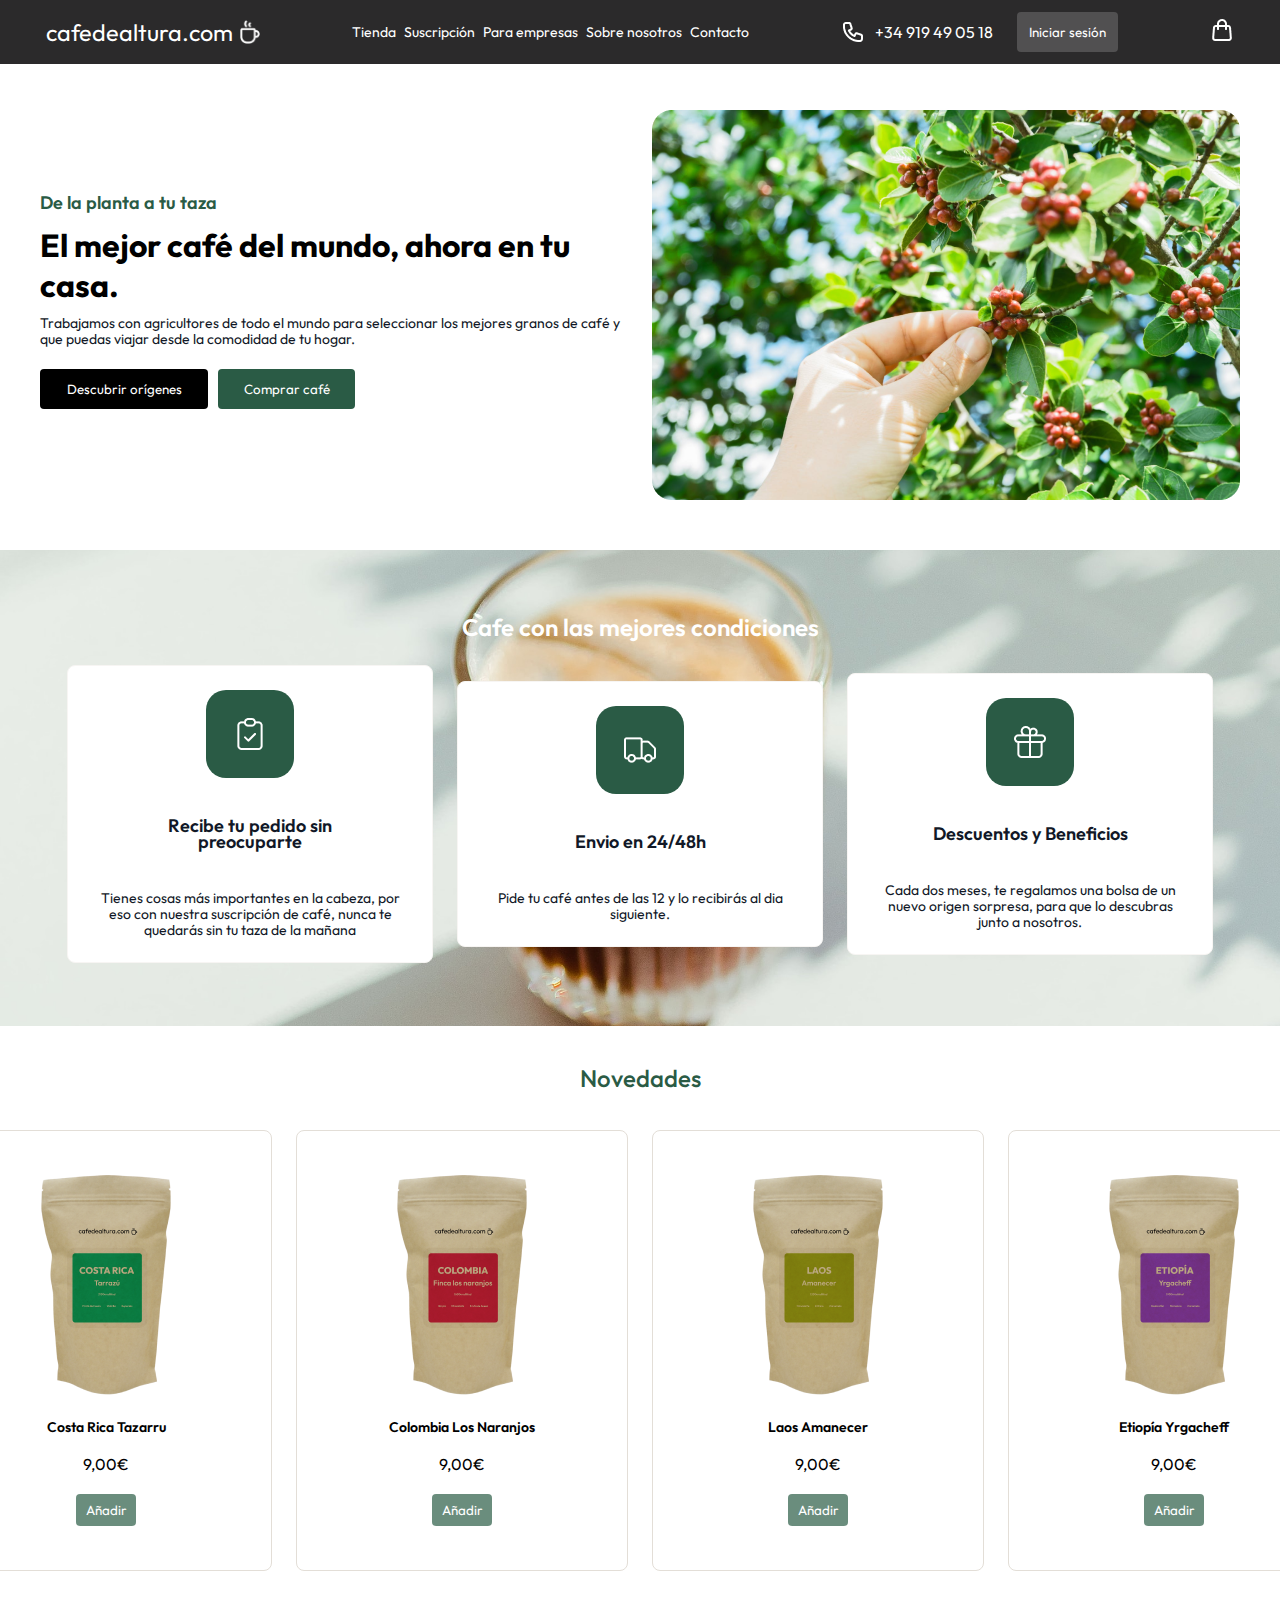
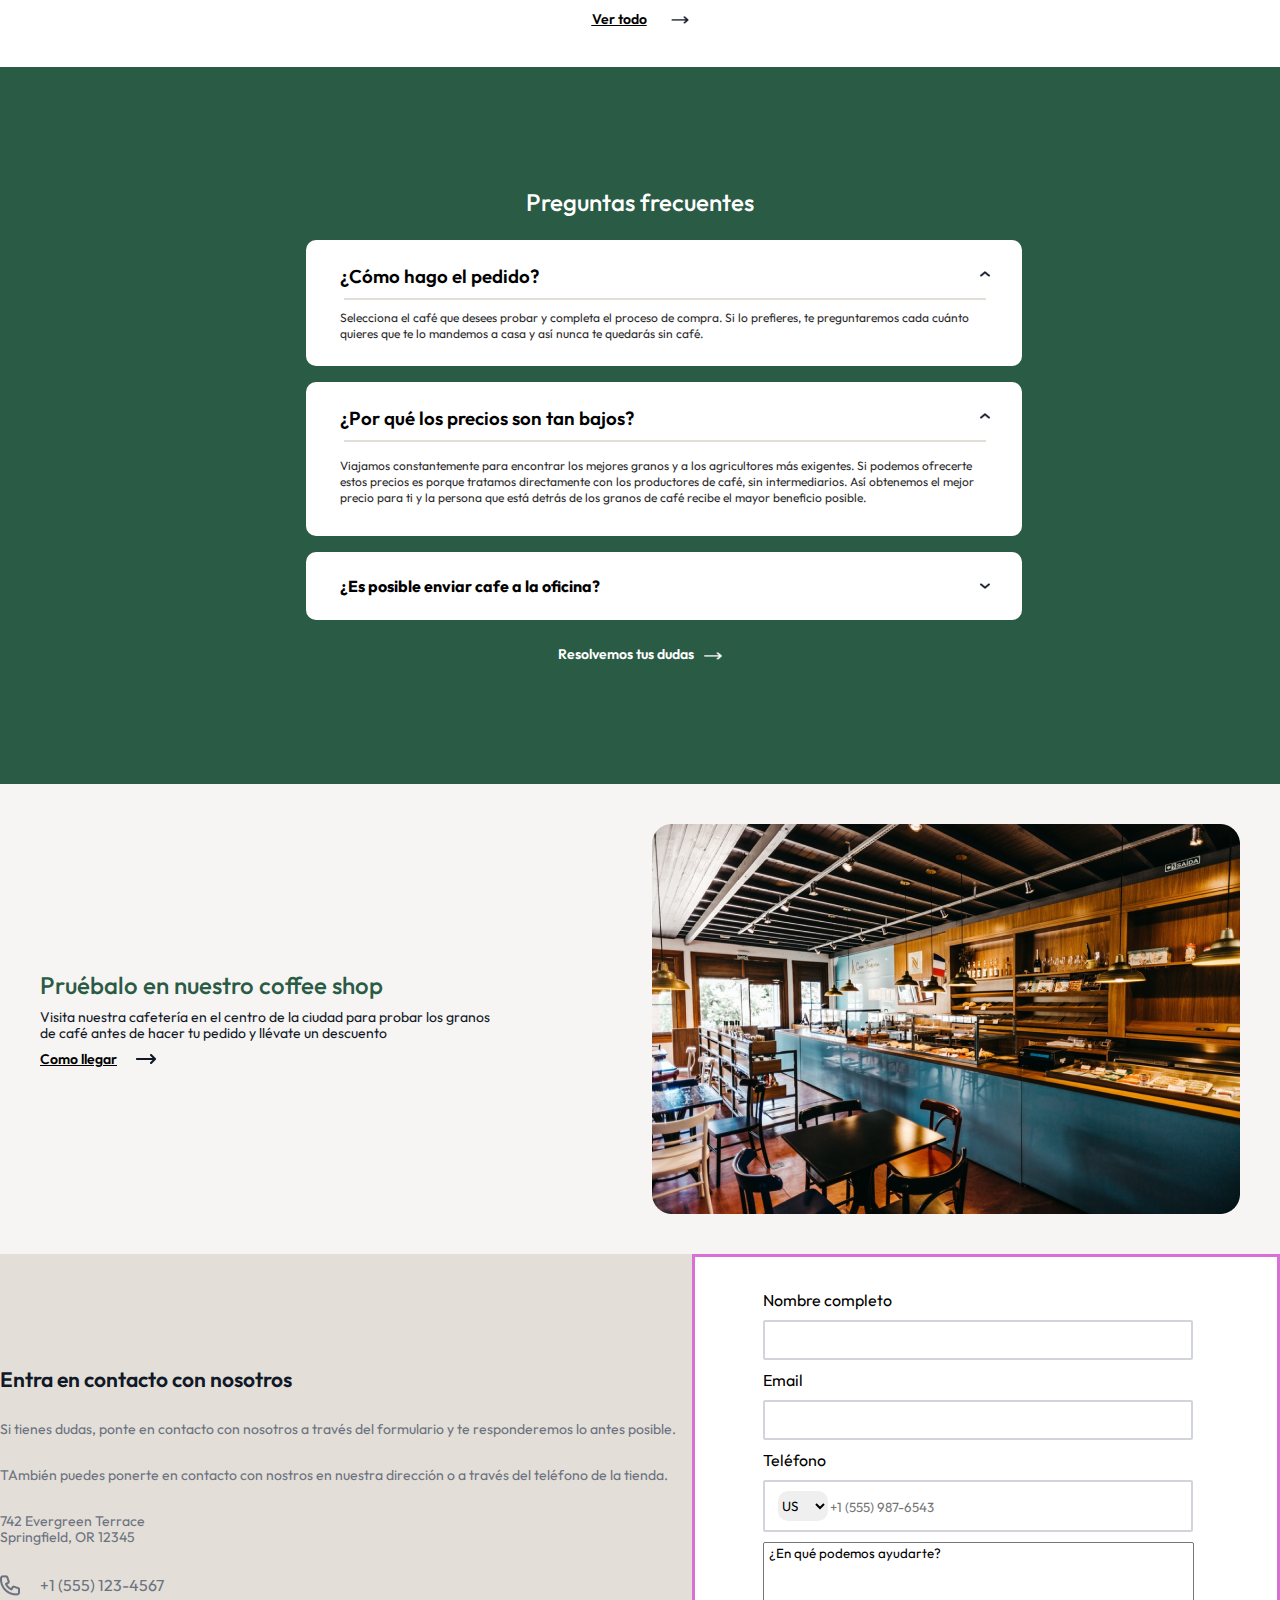
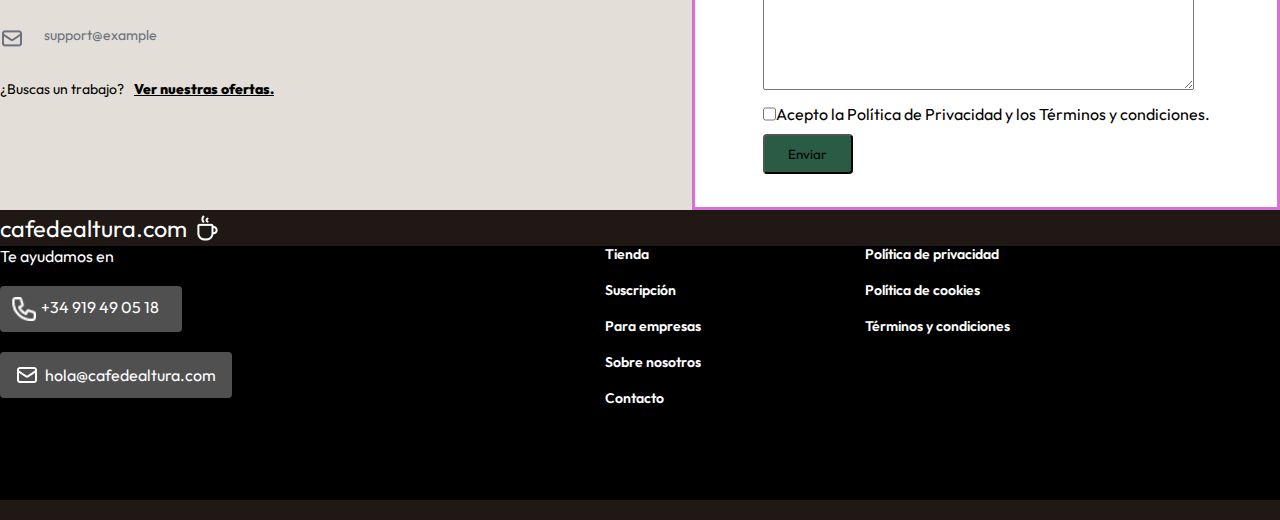
==== index.html @ 26fccbb9 "update" ====
<!DOCTYPE html>
<html lang="en">

<head>
    <meta charset="UTF-8" lang="esp">
    <meta name="viewport" content="width=device-width, initial-scale=1.0">
    <title>Document</title>
    <link rel="stylesheet" href="proyecto_1_css.css">
    <link rel="preconnect" href="https://fonts.googleapis.com">
    <link rel="preconnect" href="https://fonts.gstatic.com" crossorigin>
    <link href="https://fonts.googleapis.com/css2?family=Outfit:wght@100;200;300;400;500;600;700;800;900&display=swap"
        rel="stylesheet">
</head>

<body>
    <!-- #region NAVHeader Menu de Navegacion -->
    <div class="header"> 
        <div class="navImg">
            <a href="#" class="cafeHome"> cafedealtura.com </a>
            <img src="cafecito.png" alt="cafecito" class="navImg">
        </div>
        <div class="aHcontainer">
            <a href="la" class="aHeader"> Tienda </a>
            <a href="la" class="aHeader"> Suscripción </a>
            <a href="la" class="aHeader"> Para empresas </a>
            <a href="la" class="aHeader"> Sobre nosotros </a>
            <a href="la" class="aHeader"> Contacto </a>
        </div>
        <div class="phoneNumber">
            <div class="phoneHeader">
                <img src="tlf.png" alt="tlf">
                <p> +34 919 49 05 18 </p>
            </div>
            <div>
                <input type="button" name="boton" value="Iniciar sesión" class="sesionInicio">
            </div>
        </div>
        <div>
            <img src="bolsaCompra.png" alt="bolsaCompra">
        </div>
    </div>
    <!-- #endregion-->
   
    <!-- #region MAin container seccion1 Descripcion -->
    <div class="container">
        <div class="centenidoPrincipal">
            <div class="seccion1">
                <div id="Subtilos">
                    <div>
                        <h3 id="titleSmal"> De la planta a tu taza </h3>
                    </div>
                    <div class="">
                        <h1> El mejor café del mundo, ahora en tu casa. </h1>
                    </div>
                    <div>
                     <p class="texTo1"> Trabajamos con agricultores de todo el mundo para seleccionar los mejores granos de
                     café y que puedas viajar desde la comodidad de tu hogar. </p>
                    </div>
                    <div class="SeccionBotones">
                        <div>
                            <button id="botn1">Descubrir orígenes</button>
                        </div>
                        <div>
                            <button id="botn2">Comprar café</button>
                        </div>
                    </div>
                </div>
            </div>
            <div class="seccion2">
                <img src="Hero image.png" alt="Hero" class="imgHero">

            </div>
        </div>
  <!-- #endregion -->  </div>   
    
    <!-- #region  Seccion3 Envio de Cafes -->  
    <div class="seccion3">
          <h2>Cafe con las mejores condiciones </h2>
        <div class="gridLayout">
            <div class="grid">
                <div class="checkbox1">
                    <img src="check.png" alt="imgCar">
                </div>
                <h3>Recibe tu pedido sin preocuparte</h3>
                <p class="textoContenido3">Tienes cosas más importantes en la cabeza, por eso con nuestra suscripción de
                    café, nunca te quedarás
                    sin tu taza de la mañana</p>
            </div>
            <div class="grid">
                <div class="checkbox1">
                    <img src="imgCar.png" alt="imgCar">
                </div>

                <h3> Envio en 24/48h </h3>
                <p class="textoContenido3"> Pide tu café antes de las 12 y lo recibirás al dia siguiente. </p>

            </div>
            <div class="grid">
                <div class="checkbox1">
                    <img src="imgRegals.png" alt="imgCar">
                </div>
                <h3> Descuentos y Beneficios </h3>
                <p class="textoContenido3">
                    Cada dos meses, te regalamos una bolsa de un nuevo origen sorpresa, para que lo descubras junto a
                    nosotros.
                </p>
            </div>
        </div>
    </div>  
    <!-- #endregion -->   
 
    <!-- #region Seccion4 BagCoffes-->
   <div class="seccion4">
        <h2> Novedades</h2>
        <div class="tiendaBag">
            <div class="boxcaffes">
                <div class="imgEtiopia">
                    <img src="Coffee bag.png" alt="coffeebag">
                </div>
                <div class="coffeMoney">
                    <p> Costa Rica Tazarru </p>
                </div>
                <p> 9,00€</p>
                <button class="btonCoffe">Añadir</button>
            </div>
            <div class="boxcaffes">
                <div class="imgEtiopia">
                    <img src="Coffee bagRed.png" alt="coffeebag">
                </div>
                <div class="coffeMoney">
                    <p> Colombia Los Naranjos</p>
                </div>
                <p> 9,00€</p>
                <button class="btonCoffe">Añadir </button>
            </div>
            <div class="boxcaffes">
                <div class="imgEtiopia">
                    <img src="Coffee bag (4).png" alt="coffeebag">
                </div>
                <div class="coffeMoney">
                    <p> Laos Amanecer </p>
                </div>
                <p> 9,00€</p>
                <button class="btonCoffe">Añadir </button>
            </div>
            <div class="boxcaffes">
                <div class="imgEtiopia">
                    <img src="Coffee bag (3).png" alt="coffeebag">
                </div>
                <div class="coffeMoney">
                    <p> Etiopía Yrgacheff </p>
                </div>
                <p> 9,00€</p>
                <button class="btonCoffe">Añadir </button>
            </div>
        </div>
        <div class="aVertodo">
            <a href="" class="aVertodo"> Ver todo </a>
            <a href=""> <img src="flechaBlack2.png" alt="" class="imgFlecha"> </a>
        </div>
    </div>       
    <!-- #endregion -->

    
    <!-- #region Seccion5 preguntas Frecuentes -->
    <div class="seccion5">
        <h4 class="seccionH4"> Preguntas frecuentes </h4>

        <div class="seccionPreguntas">           
            <div id="cajaPreguntas"> 
                <div class="boxAsk">
                    <h3>¿Cómo hago el pedido? </h3>
                    <img src="dropDown.png" alt="dropDown" class="dropDownseccion5">
                </div>
                <div class="line"></div>
                <p class="textoFAQ"> Selecciona el café que desees probar y completa el proceso de compra. Si lo
                    prefieres, te preguntaremos cada cuánto quieres que te lo mandemos a casa y así nunca te quedarás
                    sin café.
                </p>
            </div>
            <div id="cajaPreguntas">
                <div class="boxAsk">
                    <h3>¿Por qué los precios son tan bajos? </h3>
                    <img src="dropDown.png" alt="dropDown" class="dropDownseccion5">
                </div>
                <div class="line"></div>
                <p class="textoFAQ2"> Viajamos constantemente para encontrar los mejores granos y a los agricultores más
                    exigentes. Si podemos ofrecerte estos precios es porque tratamos directamente con los productores de
                    café, sin intermediarios. Así obtenemos el mejor precio para ti y la persona que está detrás de los
                    granos de café recibe el mayor beneficio posible.
                </p>
            </div>
            <div id="cajaPreguntas">
                <div class="boxAsk">
                    <h4>¿Es posible enviar cafe a la oficina?</h4>
                    <img src="dropDown.png" alt="dropDown" class="dropDownseccion5 flechaGirada">
                </div>
            </div>
        </div>
        <div class="footPreguntas">
            <a href="" class="vinculosPreguntas">
                <p class="AnswerAsk">Resolvemos tus dudas</p>
            </a>
            <a href="" class="vinculosPreguntas">
                <img src="FlechaWhite.png" alt="footPreguntas" class="FlechaWhiteIMG">
            </a>
        </div>
    </div>
    <!-- #endregion -->
    
    
    <!-- #region Sala Star Bar Coffe -->
    <div class="seccion6">

    
        <div class="breakfasCoffe">

            <div class="coffeShop">
                <div class="coffeStarS">
                    <h4> Pruébalo en nuestro coffee shop</h4>
                </div>
                <div class="textoSeccion6">
                    <p>
                        Visita nuestra cafetería en el centro de la ciudad para probar los granos de café antes de hacer tu pedido y llévate un descuento
                     </p>
                </div>

                <div class="hiperVinculoseccion6">
                     <a href="" class="hiperEnlaces"> Como llegar </a> 
                     <a href="" class="">   <img src="flechaBlack.png" alt=""> </a>
                </div>

            </div>           
            
            <div class="coffeStarSecc6">
                <img src="sala_cafe (3).png" alt="sala_cafe" clas>
            </div>
        </div>


    </div>    
<!-- #endregion -->


    <div class="seccion7">        
        <div class="formContact7a">
            <section class="boxTelegrap">
                <section class="subtituLo8">
                    <h3>  Entra en contacto con nosotros  </h3>
                </section>
                
                <p>Si tienes dudas, ponte en contacto con nosotros a través del formulario y te responderemos lo antes posible.</p>
                <p>TAmbién puedes ponerte en contacto con nostros en nuestra dirección o a través del teléfono de la tienda.
                </p>   
                <section>
                    <p> 742 Evergreen Terrace   </p>
                    <p> Springfield, OR 12345   </p>                
                </section>             
                
            </section>
            <div class="boxtelePhone">
                <img src="Icon.png" alt=""> <p> +1 (555) 123-4567  </p>     <br>
                
            </div>
            <div  class="boxMail">  
                <img src="Mail.png" alt="">
                <p class="pSmall"> support@example</p> 
            </div>
            
            <div class="boxJob">
                <section>  <p> ¿Buscas un trabajo? </p> </section>
                <section> <a href=""> Ver nuestras ofertas.</a>  </section>
            </div>
            
        </div>

        <div class="boxContainerseccion7B"> 
            
            <div class="seccion7B">
                <p id="texto"> Nombre completo </p>   

                <div class="formboxUnderline">                       
                    <input type="email" class="numero">                        
                </div>  
                
                <p id="texto"> Email </p>
                <div class="formboxUnderline">                                                                                       
                    <input type="text" class="numero">  
                </div>    
                
                <p id="texto"> Teléfono </p>
                
                <div class="formboxUnderline">
                    <div class="listDesplegable">
                        <select name="Selecciona" class="selector" value=""> 
                            <option value=""> US</option>
                            <option value=""> NIC</option>
                            <option value=""> UK</option>
                            <option value=""> ESP </option>
                        </select>
                        <div>                          
                            <input type="number" placeholder="+1 (555) 987-6543 "class="numero3">
                        </div>
                    </div>
                </div>                  
                     <div class="terminoYcondiciones">
                        <section class="cjaComentario7">
                         <textarea name="texto" id="textoForm7"> ¿En qué podemos ayudarte? </textarea>
                        </section>
                     </div>
                        
                        <section class="aceptarTerminos">
                            <input type="checkbox" name="acepCondicion" id="acepCondicion">                           
                            <p> Acepto la Política de Privacidad y los Términos y condiciones.                      
                             </p>                
                        </section>
                        
                        <section>                    
                            <label for=""> 
                                <button id="buttonselect7">Enviar</button>
                            </label>                
                        </section>
            </div>            
        </div>                       
    </div>

    <div class="footSeccion8">        

            <section class="logCoffe">                
                    <p class="parrafoSec8"> cafedealtura.com  </p>                
                    <img src="cafecito.png" alt="cafecito">                               
            </section>
        

        <section class="footContainer">

            <section class="helpSave">
                <section>
                    <p class="parrafoSec8b"> Te ayudamos en </p>

                </section>  

                <section class="buttonMailto1">

                    <section class="img8Telephone">
                        <img src="tlf.png" alt="">
                        <p class="parrafoSec8b"> +34 919 49 05 18 </p> 
                    </section>
                </section>
                    
                <section class="buttonMailto">

                    <section class="imgMail8">                        
                        <img src="MailWhite.png" alt="">
                        <p> hola@cafedealtura.com </p>
                    </section>
                </section>
            </section>

            <section class="shopContact">
                <p>  Tienda    </p>
                <p> Suscripción  </p>
                <p>  Para empresas  </p>
                <p>  Sobre nosotros </p>
                <p>  Contacto </p>
                    
            </section>      

            <section class="seguritySave">
               <p>   Política de privacidad </p>
               <p> Política de cookies </p>
               <p> Términos y condiciones </p>
            </section>

        </section>

    </div>
    
    
    
    
    
    




</body>

</html>
---- proyecto_1_css.css ----
* {
    margin: 0;
    font-family: 'Outfit', sans-serif;
    
}

body{
    background-color: snow;
}

.header {
    display: flex;
    justify-content: space-around;
    align-items: center;
    height: 64px;
    width: 100%;
    font-weight: 400;
    background-color: #2B2A2B;
    color: #FFFFFF;
    
}

.navImg{
    display: flex;
    height: 24.95px;
    justify-content: space-between;
    align-items: center;
    font-size: 23.42px;
    gap: 7px;


} 
.cafeHome {
    text-decoration: none;
    color: #FFFFFF;
    line-height: 35px;
    font-style: normal;
    font-family: 'Outfit', sans-serif;
    display: flex;
    gap: 18px;
    
}

.aHeader {
    display: flex;
    justify-content: space-around;
    text-decoration: none;
    color:#FFFFFF;
    
}
.phoneHeader{
    display: flex;
    align-items: center;
    gap: 12px;

}
.phoneNumber{
    display: flex;
    gap: 24px;
    justify-content: center;
    align-items: center;
}

.aHcontainer {
    display: flex;
    justify-content: space-around;
    gap: 8px;
    font-size: 14px;
    align-items: center;
    
    
}
.sesionInicio{
    display: flex;
    justify-content: center;
    align-items: center;
    color: #FFFFFF;
    padding: 12px;
    border:0;
    background-color:#515051;
    border-radius: 4px;   
} 

/**
*parte primera navegacion
*
*
**/
.container {
   display: flex;
    align-items: center;
    padding: 48px 40px;
    gap: 8px;
    background-color: #FFFFFF;
    justify-content: space-between;
}
.seccion1{
    width: 588px;
    height: 232px;
    
}
.centenidoPrincipal{
    width: 100%;
    height: 390px;
    display: flex;
    justify-content: space-between;
    align-items: center;
        
}

.seccion1 h2{
    font-family: 'Outfit';
    font-style: normal;
    font-weight: 600;
    font-size: 40px;
    line-height: 44px;
    width: 588px;
    height: 88px;
}

#titleSmal{
    display: flex;
    color: #2A5B45;
    font-family: 'Outfit';
    font-style: normal;
    font-weight: 600;
    font-size: 18px;
    line-height: 24px;

}
#Subtilos{
    display: flex;
    flex-direction: column;
    gap: 10px;

}

.p{
font-style: normal;
font-weight: 400;
font-size: 14px;
line-height: 16px;
color: #111827 ;
}

.imgHero {
    width: 588px;
    height: 390px;
}
.SeccionBotones{
    margin-top: 12px;
    display: flex; 
    gap:10px;    
    
}
#botn1 {
    border: 0;
    background-color: black;
    color: white;
    width: 168px;
    height: 40px;
    padding: 12px;
    border-radius: 4px;
    cursor: pointer;


}

#botn2 {
    border: 0;
    background-color: #2A5B45;
    color: white;
    border-radius: 4px;
    width: 137px;
    height: 40px;
    padding: 12px;
    cursor: pointer;
}

h3{
 font-weight: 600;
 size: 18px;
 line-height: 24px;
 font-family: 'Outfit';
 

}
.texTo1{
 display: flex;
font-weight: 400;
font-size: 14px;
line-height: 16px;
color: #111827;
gap: 8px;

}
/*
*
*Ahora vamos a ver main principal
*Seccion principal
*/

.seccion3 {
    height: 380px;
    background-image: url(cafe_deAltura.jpeg);
    background-size: cover;
    background-repeat: no-repeat;
    background-position: center;
    display: flex;
    flex-direction: column;
    justify-content: center;
    align-items: center;
    padding: 48px 147px;
    gap: 24px;

}

.seccion3 h2{
font-weight: 600;
font-size: 24px;
line-height: 28px;
color: #FFFFFF;

}

.checkbox1 {
    display: flex;
    justify-content: center;
    align-items: center;
    border-radius: 20px;
    background-color:#2A5B45;
    width: 64px;
    height: 64px;
    padding: 12px;
    gap: 8px;
    align-items: center;

}
.gridLayout {
    display: flex;
    justify-content: space-evenly;
    gap: 24px;
    align-items: center;
    
}
.grid {
    height: 232x;
    width: 316px;
    display: flex;
    flex-direction: column;
    background-color:#FFFFFF;
    border-radius: 8px;
    align-items: center;
    gap: 16px;
    padding: 24px;
    border: 1px solid #F7F5F3;
}
.textoContenido3{
    display: flex;
    align-items: center;
    justify-content: center;
    text-align: center;
    font-weight: 400;
    font-size: 14px;
    line-height: 16px;
    color:#111827;;
    
}

.grid h3{
    font-size: 18px;
    line-height: 16px;
    font-weight: 400px;
    font-weight: 600;
    color: #111827;
    text-align: center;
    width: 268px;
    padding: 24px;
    font-family: 'Outfit';
    font-style: normal;
} 
/*
*Seccion4
*Mi tiendas Bag Coffe
*
*
*/

.btonCoffe{
    width: 60px;
    height: 32px;
    border-radius: 8px;
    background-color: #2A5B45B2;
    padding: 8px;
    color: #FFFFFF;
    border: 0;
    border-radius: 4px;
    cursor: pointer;
}
.btonCoffe:hover {
    background-color: #2A5B45;
}

.seccion4 h2{
    background-color: #FFFFFF;
    line-height: 24px;
    font-weight: 500;
    font-style: normal;
    font-family: 'Outfit';
    color: #2A5B45;
}
.seccion4{
    /* height: 604.49px; */
    background-color:#FFFFFF;
    padding: 40px;
    display: flex;
    flex-direction: column;
    align-items: center;
    gap: 40px;
        
}
.aVertodo{
    display: flex;
    justify-content: center;
    gap: 24px;
    align-items: center;
    text-decoration-line: underline;
    color:black;
    font-style: normal;
    font-weight: 600;
    font-size: 14px;
    line-height: 16px;
}
.imgFlecha{
    width: 18px;
    height: 8px;  

}
.coffeMoney{
    font-family: 'Outfit';
    font-style: normal;
    font-weight: 600;
    font-size: 14px;
    line-height: 16px;
}
.boxcaffes:hover {
    background-color:#F7F5F3;
    width: 282px;
    height: 391px;
    display: flex;
    flex-direction: column;
    padding: 24px;
    border-radius: 8px;
    border:1px #E3DED7 solid;
    align-items: center;
    justify-content: space-evenly;

}
.boxcaffes{
    width: 282px;
    height: 391px;
    display: flex;
    flex-direction: column;
    padding: 24px;
    border-radius: 8px;
    border:1px #E3DED7 solid;
    align-items: center;
    justify-content: space-evenly;

}
/*
*Mi seccion4 terminada con una pseudo case ahover:
*a mi caja: boxcaffe
*
*/

.seccion5 {
    background-color: #2A5B45;
    display: flex;
    justify-content: center;
    flex-direction: column;
    align-items: center;
    height: 621px;
    gap:24px;
    padding: 48px;

}

.boxAsk {
    display: flex;
    width: 650px;
    justify-content: space-between;
    margin-left: 10px;
}
.boxAsk2{
    display: flex;
    width: 650px;
    justify-content:space-between;
    margin-left: 10px;
    margin-right: 10px;
}
.line{
    display: flex;
    margin-left: 14px;
    width: 640px;
    border:#E3DED7 solid 1px;
    justify-content: center;

}
.textoFAQ{
    display: flex;
    font-family: 'Outfit';
    align-items: center;
    margin-left: 10px;
    font-style: normal;
    font-weight: 400;
    font-size: 12px;
    line-height: 16px;
    color: #2B2A2B;

}
.textoFAQ2{
    display: flex;
    font-family: 'Outfit';
    align-items: center;
    margin-left: 10px;
    font-style: normal;
    font-weight: 400;
    font-size: 12px;
    line-height: 16px;
    color: #2B2A2B;
    width: 651px;
    height: 60px;
    text-align: left;    
    
}

.dropDownseccion5{
    width: 10px;
    height: 6px;
    margin-top: 7px;

}

/*

*aqui tenemos el primer ejemplo de 
*transform: rotate; con css
*de una imagen girada 180 grados.
*/


.flechaGirada{
    transform:rotate(180deg);
}
.seccionPreguntas {
    display: flex;
    justify-content: center;
    flex-direction: column;
    background-color:#2A5B45;
    width: 668px;
    gap: 16px;
    
}

.seccionH4{
    font-weight: 500;
    font-size: 24px;
    line-height: 28px;
    color: #FFFFFF;
     /* display: flex;
    justify-content: center;
    padding: 24px; */
    /*
    *de mi texto seccion preguntas
    *
    *   hace referencia a mi titulo h4 pero de mi seccion 4
    */
}

#cajaPreguntas {
    border-radius: 10px;
    background-color:white;
    justify-content: center;
    width: 668px;
    height: fit-content;
    display: flex;
    flex-direction: column;
    align-items: flex-start;
    gap:10px;
    padding: 24px;
}


.footPreguntas{
    display: flex;
    justify-content: space-around;
    gap:10px;
    align-items: center;
}
.FlechaWhiteIMG{
    width: 18px;
    height: 8px;
    border: #FFFFFF;
}
.vinculosPreguntas{
    text-decoration: none;
    color: #FFFFFF;
    
}
.AnswerAsk{
    font-style: normal;
    font-weight: 600;
    font-size: 14px;
    line-height: 16px;
}

/*
*Terminada mi seccion 5 con una sesion de 
*de preguntas llamadas Preguntas y respuestas
*
* y pasamos a la seccion 6
*/

.seccion6 {    
    background-color:#F7F5F3;
    display: flex;
    justify-content: center;    
    align-items: center;
    font-weight: 400;
    size: 14px;
    line-height: 16px;
    color: #111827;
    justify-content:space-around;
    padding: 40px 40px 40px;

}
.breakfasCoffe{
    width: 100%;
    display: flex;
    justify-content: center;
    align-items:center;
    color: #111827;
    gap: 150px;

}
.coffeStarSecc6{
    width:50%;
    display: flex;
    align-items: flex-start;
}

.coffeShop {    
    font-weight: 400;
    font-size: 14px;
    line-height: 16px;
    display: flex;
    flex-direction: column;
    justify-content:space-around;
    gap: 10px;
    align-items:flex-start;
    width: 50%;
    
}
.textoSeccion6{
    font-style: normal;
    font-weight: 400;
    font-size: 14px;
    line-height: 16px;
}
.hiperVinculoseccion6{
    display: flex;
    gap: 19px;
    
}
.hiperEnlaces{
    font-weight: 600;
    font-size: 14px;
    line-height: 16px;
    color:#000000;
    text-decoration-line: underline;
    font-weight: 600;
    font-size: 14px;
    line-height: 16px;
}

.tiendaBag{
    display: flex;
    justify-content: center;
    gap: 24px;

}

.seccion6 h4{
font-weight: 500;
font-size: 24px;
line-height: 28px;
color: #2A5B45;
text-align: center;
display: flex;
justify-content: space-evenly;

}
.salaCoffe{
    width: 588px;
    height: 390px;
    border-radius: 20px;
}
/*
*Seccion6 finalizada
*
*pasamos a la numero 7
*/


.formboxUnderline{
    width: 400px;
    border-radius: 2px;
    border:#D1D5DB solid 2px;
    display: flex;
    align-items: center;
    padding: 9px 13px;
    
}
.formboxUnderline:hover{
    width: 400px;
    border-radius: 2px;
    border:#9B9EA3 solid 2px;
    display: flex;
    border-radius: 8px;
  
}
.formboxUnderline:focus{
    width: 400px;
    border-radius: 2px;
    border:#3F8F6B solid 2px;
    
}

.selector{
    width:50px;
    height: 30px;
    border: 0;
    border-radius: 10px;
    outline: none;
}

.listDesplegable{
    display: flex;
    align-items: center;
    /* gap: 5px; */
    border-radius: 19px;

}
.numero3{
    border: 0px;
    width: 350px;

}
.numero3:hover{
    border: 0px;
    width: 350px;
    border-color:#3F8F6B  ;
}
.numero{  
    display: flex;
    align-items: center;
    width: 390px;
    border: 0;
 
    &:focus{
    outline: none;
    border:#3F8F6B solid 2px;
    }

}


.seccion7{
    display: flex;
    align-items: center;
    background-color: #E3DED7;
    /* justify-content:space-around; */
    /* width:100%;    */

}

.boxTelegrap{
    font-family: 'Outfit';
    font-style: normal;
    font-weight: 400;
    font-size: 14px;
    line-height: 16px;
    color: #6B7280;
    display: flex;
    justify-content: space-around;
    flex-direction: column;
    gap: 30px;
    
}

.boxtelePhone{
    display: flex;
    /* border: red solid; */
    gap: 20px;
    color: #6B7280;
}

#textoForm7{
    width: 425px;
    height: 142px;
    border-radius: 2px;    
}

.pSmall{
    font-size: 14px;
    color:#6B7280 ;
    font-family: 'Outfit', sans-serif;
}
.boxMail{
    display: flex;
    gap:20px;
    /* border: #2A5B45 solid; */
}

.buttonMailto{
    width: 232px;
    height: 48px;
    display: flex;    
    justify-content: center;
    align-items: center;
    background: #515051;
    border-radius: 4px;    
    /* border: darkorange solid; */
}
.buttonMailto1{
    width: 182px;
    height: 48px;
    display: flex;    
    justify-content: center;
    align-items: center;
    background: #515051;
    border-radius: 4px;    
    /* border: darkorange solid; */
}

.boxJob{
    display: flex;
    font-style: normal;
    font-weight: 400;
    font-size: 14px;
    line-height: 16px;
    gap:10px

}
.boxJob a{
    display: flex;
    font-style: normal;
    font-weight: 800;
    font-size: 14px;
    line-height: 16px;
    color:#000000;

}
.subtituLo8{
    font-family: 'Outfit';
    font-style: normal;
    font-weight: 600;
    font-size: 18px;
    line-height: 24px;
    color: #111827;

}


.formContact7a{
    display: flex;
    flex-direction: column;
    align-items: flex-start;
    justify-content: center;
    gap:10px;
    width: 700px;
    height: 420px;
    background-color: #E3DED7;
    gap: 30px;
    /* border: yellow solid; */

}
.seccion7B{
    display: flex;
    flex-direction: column;
    justify-content:center;
    gap:10px;
    background-color: #FFFFFF;
       
    /* width: 50%; */
    /* height: 480px; */
    /* border: red solid;    */
    /* gap:5px;
    width: 470px;
    height: 400px;
    padding: 20px; */


    
}
.cjaComentario7{
    /* border: #3F8F6B solid; */

}
.aceptarTerminos{
    display: flex;
}

.boxContainerseccion7B{
    width: 588px;
    height: 550px;
    border: orchid solid;
    background: #FFFFFF;
    display: flex;
    justify-content:space-around;
    /* padding: 20px */
    
}

.boxContainerseccion7b{
    width: 588px;
    height: 550px;
    border:darkgreen solid;
}


#buttonselect7{
width: 90px;
height: 40px;
background: #2A5B45;
border-radius: 4px;

}

.terminoYcondiciones{
    display: flex;
    flex-direction: column;
    /* gap:20px; */
    
}

/*
*termina mi seccion 7 
*
*y pasamos a la seccion8
*
*/

.footSeccion8{
    /* width: 1289px; */
    height: 310px;
    background-color:#1F1815;
    color: white;
    display: flex;
    flex-direction: column;
    text-align: left;
    /* border: rebeccapurple solid; */

}
.footContainer{
    width: 1280px;
    height: 254px;
    /* border:red solid; */
    gap: 3px;
    background: #000000;
    color: white;
    display: flex;
    gap:150px; 
    

}

.boxFormulary-logo{
    display: flex;
}
.parrafoSec8{
    font-family: 'Outfit';
    font-style: normal;
    font-weight: 400;
    font-size: 23.4628px;
    line-height: 35px;
}

.boxFormularys8{
    display: flex;

}
.logCoffe{
    /* border: red solid; */
    width: 355.33px;
    height: 36px;
    display: flex;
    align-items: center;
    gap:10px;
}
.img8Telephone{
    display: flex;
    gap: 5px;
    width: 160px;
    height: 24px;
    /* border: orange solid; */
    
}

.imgMail8{
    display: flex;
    justify-content: center;
    align-items: center;
    gap: 8px;
    width: 152px;
    height: 16px;
    /* border: orange solid; */

}
.shopContact{
    width: 110px;
    height: 152px;
    /* border: olive solid; */
    display: flex;
    flex-direction: column;
    gap: 20px;
}
.shopContact p{
    font-family: 'Outfit';
    font-style: normal;
    font-weight: 600;
    font-size: 14px;
    line-height: 16px;
    
}
.helpSave{
    display: flex;
    flex-direction: column;    
    /* border: yellow solid; */
    width: 455.33px;
    height: 152px;
    gap:20px;
  
}
.seguritySave{
    /* border: #E3DED7 solid; */
    width: 255.33px;
    height: 152px;
    display: flex;
    flex-direction: column;
    gap: 20px;
}
.seguritySave p{
    font-family: 'Outfit';
    font-style: normal;
    font-weight: 600;
    font-size: 14px;
    line-height: 16px; 
   
}
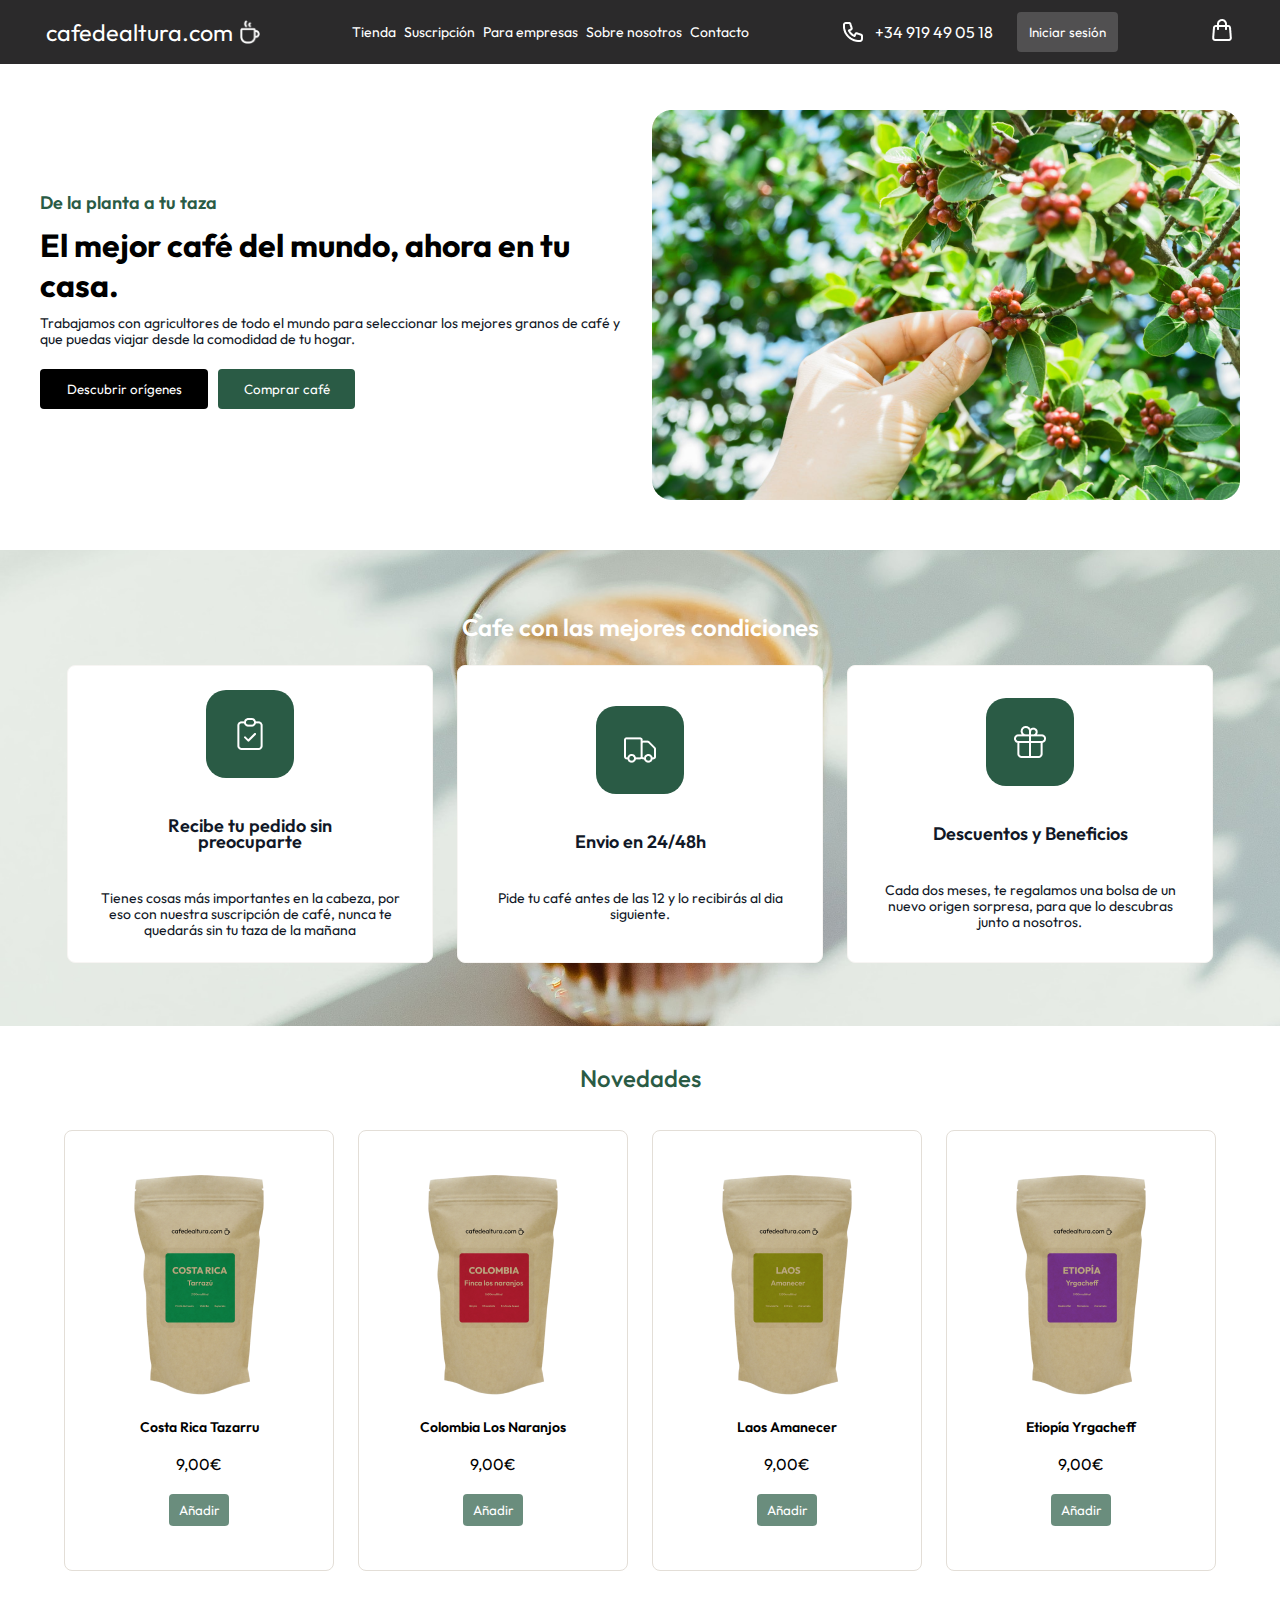
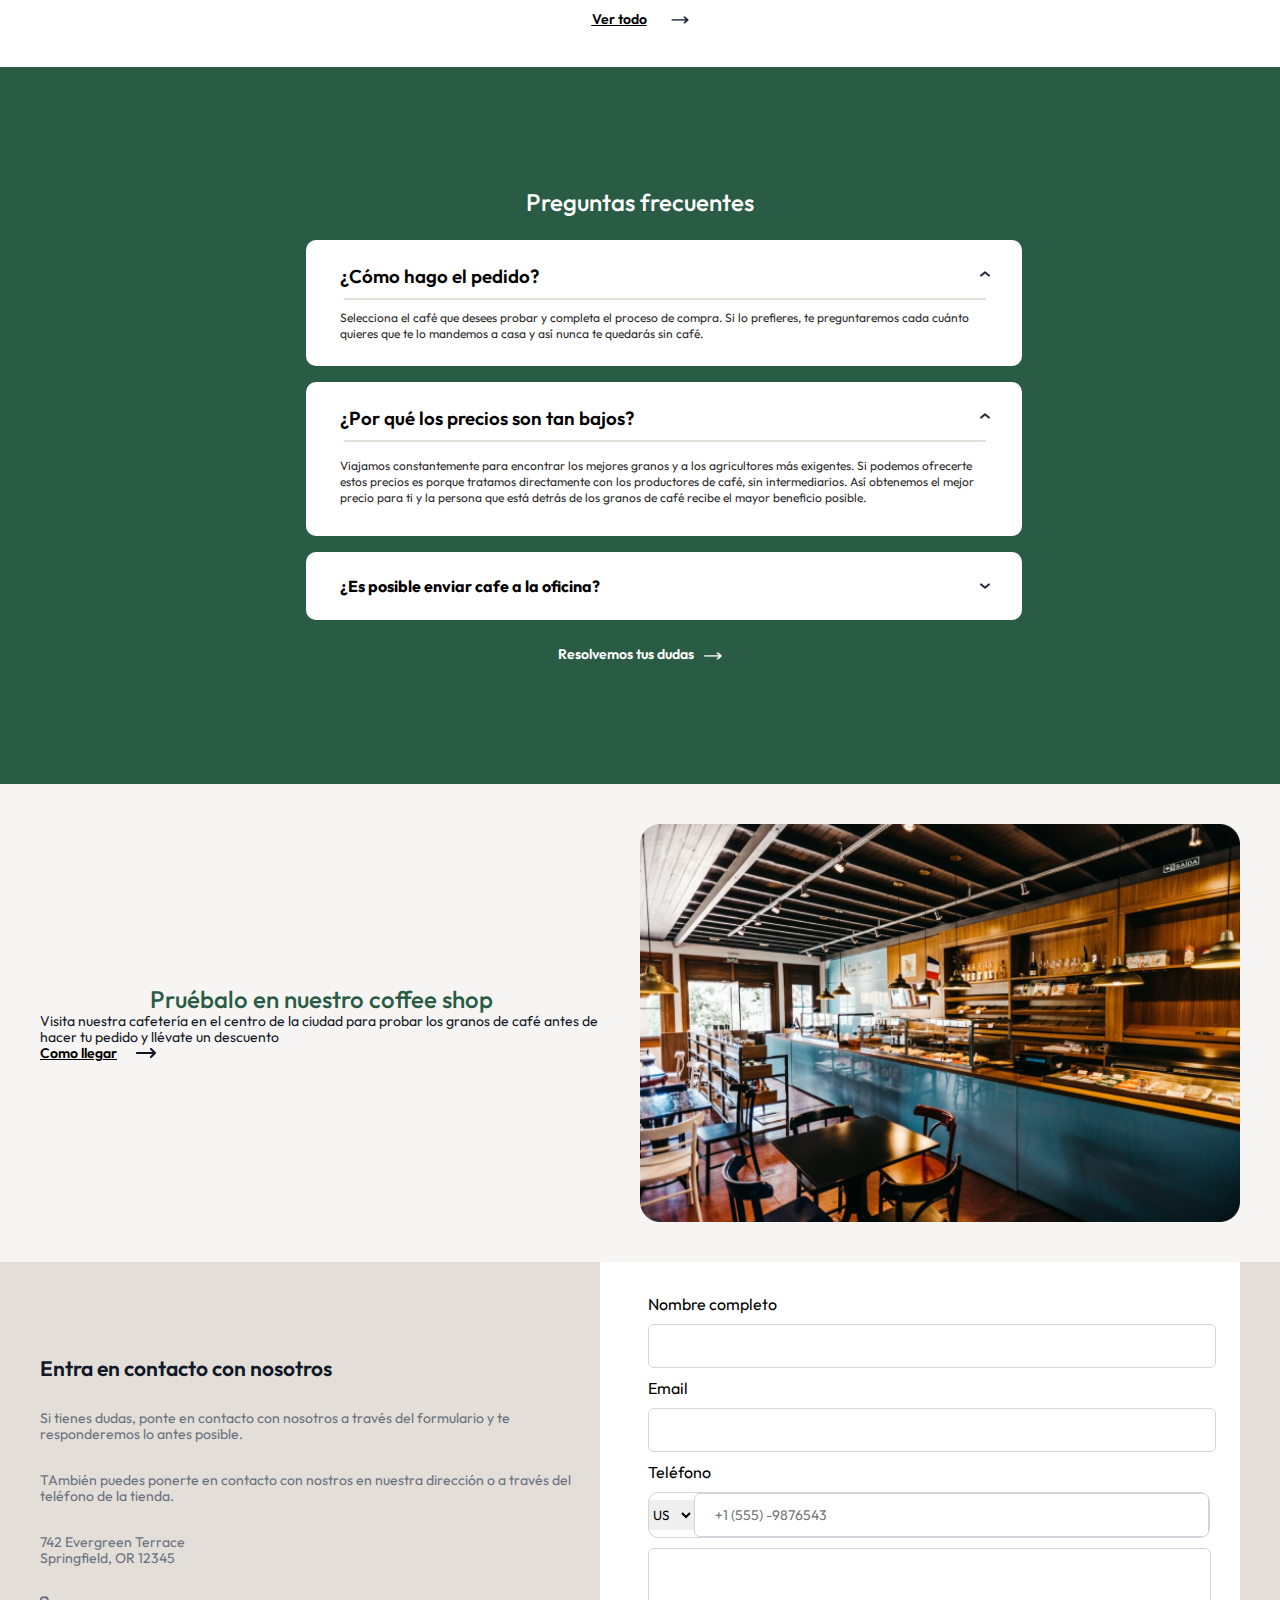
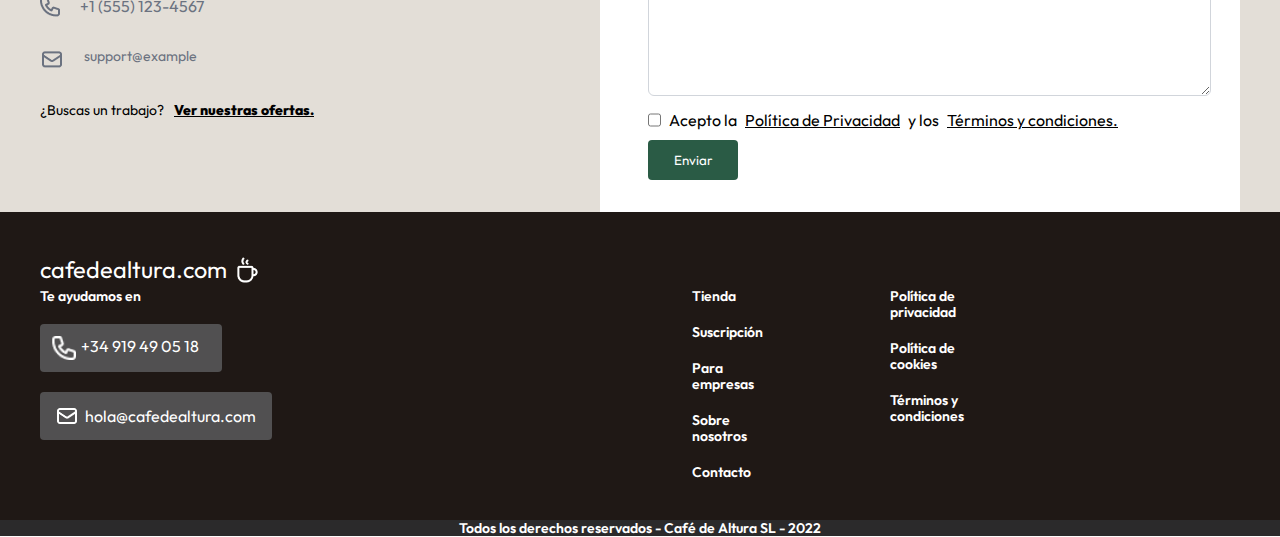
==== commit 76428f61: "update" ====
--- a/index.html
+++ b/index.html
@@ -14,7 +14,7 @@
 
 <body>
     <!-- #region NAVHeader Menu de Navegacion -->
-    <div class="header"> 
+    <div class="header">
         <div class="navImg">
             <a href="#" class="cafeHome"> cafedealtura.com </a>
             <img src="cafecito.png" alt="cafecito" class="navImg">
@@ -40,7 +40,7 @@
         </div>
     </div>
     <!-- #endregion-->
-   
+
     <!-- #region MAin container seccion1 Descripcion -->
     <div class="container">
         <div class="centenidoPrincipal">
@@ -53,8 +53,9 @@
                         <h1> El mejor café del mundo, ahora en tu casa. </h1>
                     </div>
                     <div>
-                     <p class="texTo1"> Trabajamos con agricultores de todo el mundo para seleccionar los mejores granos de
-                     café y que puedas viajar desde la comodidad de tu hogar. </p>
+                        <p class="texTo1"> Trabajamos con agricultores de todo el mundo para seleccionar los mejores
+                            granos de
+                            café y que puedas viajar desde la comodidad de tu hogar. </p>
                     </div>
                     <div class="SeccionBotones">
                         <div>
@@ -71,11 +72,12 @@
 
             </div>
         </div>
-  <!-- #endregion -->  </div>   
-    
-    <!-- #region  Seccion3 Envio de Cafes -->  
+        <!-- #endregion -->
+    </div>
+
+    <!-- #region  Seccion3 Envio de Cafes -->
     <div class="seccion3">
-          <h2>Cafe con las mejores condiciones </h2>
+        <h2>Cafe con las mejores condiciones </h2>
         <div class="gridLayout">
             <div class="grid">
                 <div class="checkbox1">
@@ -86,15 +88,15 @@
                     café, nunca te quedarás
                     sin tu taza de la mañana</p>
             </div>
+            
             <div class="grid">
                 <div class="checkbox1">
                     <img src="imgCar.png" alt="imgCar">
                 </div>
-
                 <h3> Envio en 24/48h </h3>
                 <p class="textoContenido3"> Pide tu café antes de las 12 y lo recibirás al dia siguiente. </p>
-
-            </div>
+            </div>
+
             <div class="grid">
                 <div class="checkbox1">
                     <img src="imgRegals.png" alt="imgCar">
@@ -106,11 +108,11 @@
                 </p>
             </div>
         </div>
-    </div>  
-    <!-- #endregion -->   
- 
+    </div>
+    <!-- #endregion -->
+
     <!-- #region Seccion4 BagCoffes-->
-   <div class="seccion4">
+    <div class="seccion4">
         <h2> Novedades</h2>
         <div class="tiendaBag">
             <div class="boxcaffes">
@@ -158,16 +160,16 @@
             <a href="" class="aVertodo"> Ver todo </a>
             <a href=""> <img src="flechaBlack2.png" alt="" class="imgFlecha"> </a>
         </div>
-    </div>       
+    </div>
     <!-- #endregion -->
 
-    
+
     <!-- #region Seccion5 preguntas Frecuentes -->
     <div class="seccion5">
         <h4 class="seccionH4"> Preguntas frecuentes </h4>
 
-        <div class="seccionPreguntas">           
-            <div id="cajaPreguntas"> 
+        <div class="seccionPreguntas">
+            <div id="cajaPreguntas">
                 <div class="boxAsk">
                     <h3>¿Cómo hago el pedido? </h3>
                     <img src="dropDown.png" alt="dropDown" class="dropDownseccion5">
@@ -207,183 +209,189 @@
         </div>
     </div>
     <!-- #endregion -->
-    
-    
+
+
     <!-- #region Sala Star Bar Coffe -->
     <div class="seccion6">
 
-    
+
         <div class="breakfasCoffe">
 
             <div class="coffeShop">
-                <div class="coffeStarS">
-                    <h4> Pruébalo en nuestro coffee shop</h4>
-                </div>
-                <div class="textoSeccion6">
-                    <p>
-                        Visita nuestra cafetería en el centro de la ciudad para probar los granos de café antes de hacer tu pedido y llévate un descuento
-                     </p>
-                </div>
-
-                <div class="hiperVinculoseccion6">
-                     <a href="" class="hiperEnlaces"> Como llegar </a> 
-                     <a href="" class="">   <img src="flechaBlack.png" alt=""> </a>
-                </div>
-
-            </div>           
+                <section style="width: 562px;">
+
+                    <div class="coffeStarS">
+                        <h4> Pruébalo en nuestro coffee shop</h4>
+                    </div>
+                    <div class="textoSeccion6">
+                        <p>
+                            Visita nuestra cafetería en el centro de la ciudad para probar los granos de café antes de hacer
+                            tu pedido y llévate un descuento
+                        </p>
+                    </div>
+                    
+                    <div class="hiperVinculoseccion6">
+                        <a href="" class="hiperEnlaces"> Como llegar </a>
+                        <a href="" class=""> <img src="flechaBlack.png" alt=""> </a>
+                    </div>
+                </section>
+            </div>
+
             
-            <div class="coffeStarSecc6">
-                <img src="sala_cafe (3).png" alt="sala_cafe" clas>
-            </div>
-        </div>
-
-
-    </div>    
-<!-- #endregion -->
-
-
-    <div class="seccion7">        
+                <img src="sala_cafe (3).png" alt="sala_cafe" class="imgCoffe6">
+            
+        </div>
+
+    </div>
+    <!-- #endregion -->
+
+
+    <div class="seccion7">
         <div class="formContact7a">
             <section class="boxTelegrap">
                 <section class="subtituLo8">
-                    <h3>  Entra en contacto con nosotros  </h3>
-                </section>
-                
-                <p>Si tienes dudas, ponte en contacto con nosotros a través del formulario y te responderemos lo antes posible.</p>
-                <p>TAmbién puedes ponerte en contacto con nostros en nuestra dirección o a través del teléfono de la tienda.
-                </p>   
+                    <h3> Entra en contacto con nosotros </h3>
+                </section>
+
+                <p>Si tienes dudas, ponte en contacto con nosotros a través del formulario y te responderemos lo antes
+                    posible.</p>
+                <p>TAmbién puedes ponerte en contacto con nostros en nuestra dirección o a través del teléfono de la
+                    tienda.
+                </p>
                 <section>
-                    <p> 742 Evergreen Terrace   </p>
-                    <p> Springfield, OR 12345   </p>                
-                </section>             
-                
+                    <p> 742 Evergreen Terrace </p>
+                    <p> Springfield, OR 12345 </p>
+                </section>
+
             </section>
             <div class="boxtelePhone">
-                <img src="Icon.png" alt=""> <p> +1 (555) 123-4567  </p>     <br>
-                
-            </div>
-            <div  class="boxMail">  
+                <img src="Icon.png" alt="">
+                <p> +1 (555) 123-4567 </p> <br>
+
+            </div>
+            <div class="boxMail">
                 <img src="Mail.png" alt="">
-                <p class="pSmall"> support@example</p> 
-            </div>
-            
+                <p class="pSmall"> support@example</p>
+            </div>
+
             <div class="boxJob">
-                <section>  <p> ¿Buscas un trabajo? </p> </section>
-                <section> <a href=""> Ver nuestras ofertas.</a>  </section>
-            </div>
-            
-        </div>
-
-        <div class="boxContainerseccion7B"> 
-            
+                <section>
+                    <p> ¿Buscas un trabajo? </p>
+                </section>
+                <section> <a href=""> Ver nuestras ofertas.</a> </section>
+            </div>
+
+        </div>
+
+        <div class="boxContainerseccion7B">
+
             <div class="seccion7B">
-                <p id="texto"> Nombre completo </p>   
-
-                <div class="formboxUnderline">                       
-                    <input type="email" class="numero">                        
-                </div>  
-                
+                <p id="texto"> Nombre completo </p>
+
+                <div class="formboxUnderlineoo">
+                    <input type="text" class="numero">
+
+                </div>
+
                 <p id="texto"> Email </p>
-                <div class="formboxUnderline">                                                                                       
-                    <input type="text" class="numero">  
-                </div>    
-                
+                <div class="formboxUnderlineooo">
+                    <input type="text" class="numero">
+                </div>
+
                 <p id="texto"> Teléfono </p>
-                
+
                 <div class="formboxUnderline">
+                    
                     <div class="listDesplegable">
-                        <select name="Selecciona" class="selector" value=""> 
+                        <select name="Selecciona" class="selector" value="">
                             <option value=""> US</option>
                             <option value=""> NIC</option>
                             <option value=""> UK</option>
                             <option value=""> ESP </option>
                         </select>
-                        <div>                          
-                            <input type="number" placeholder="+1 (555) 987-6543 "class="numero3">
-                        </div>
-                    </div>
-                </div>                  
-                     <div class="terminoYcondiciones">
-                        <section class="cjaComentario7">
-                         <textarea name="texto" id="textoForm7"> ¿En qué podemos ayudarte? </textarea>
-                        </section>
-                     </div>
-                        
-                        <section class="aceptarTerminos">
-                            <input type="checkbox" name="acepCondicion" id="acepCondicion">                           
-                            <p> Acepto la Política de Privacidad y los Términos y condiciones.                      
-                             </p>                
-                        </section>
-                        
-                        <section>                    
-                            <label for=""> 
-                                <button id="buttonselect7">Enviar</button>
-                            </label>                
-                        </section>
-            </div>            
-        </div>                       
-    </div>
-
-    <div class="footSeccion8">        
-
-            <section class="logCoffe">                
-                    <p class="parrafoSec8"> cafedealtura.com  </p>                
-                    <img src="cafecito.png" alt="cafecito">                               
-            </section>
-        
+
+                    <input type="email" class="numero" placeholder=" +1 (555) -9876543 ">
+                    </div>
+                </div>
+
+                <div class="terminoYcondiciones">
+                    <section class="cjaComentario7">
+                 <textarea name="texto" id="textoForm7" placeholder="¿En qué podemos ayudarte?"> </textarea>
+                    </section>
+                </div>
+
+                <section class="aceptarTerminos">
+                    <input type="checkbox" name="acepCondicion" id="acepCondicion">
+ Acepto la <p class="textobold">Política de Privacidad </p> y los <p class="textobold">  Términos y condiciones. </p> 
+                    
+                </section>
+
+                <section>
+                    <label for="">
+                        <button id="buttonselect7">Enviar</button>
+                    </label>
+                </section>
+            </div>
+        </div>
+    </div>
+
+    <div class="footSeccion8">
+
+        <section class="logCoffe">
+            <p class="parrafoSec8"> cafedealtura.com </p>
+            <img src="cafecito.png" alt="cafecito">
+        </section>
 
         <section class="footContainer">
 
             <section class="helpSave">
                 <section>
-                    <p class="parrafoSec8b"> Te ayudamos en </p>
-
-                </section>  
+                    <p class="parrafoSec8c"> Te ayudamos en </p>
+
+                </section>
 
                 <section class="buttonMailto1">
 
                     <section class="img8Telephone">
                         <img src="tlf.png" alt="">
-                        <p class="parrafoSec8b"> +34 919 49 05 18 </p> 
+                        <p class="parrafoSec8b"> +34 919 49 05 18 </p>
                     </section>
                 </section>
-                    
+
                 <section class="buttonMailto">
 
-                    <section class="imgMail8">                        
+                    <section class="imgMail8">
                         <img src="MailWhite.png" alt="">
                         <p> hola@cafedealtura.com </p>
                     </section>
                 </section>
             </section>
-
-            <section class="shopContact">
-                <p>  Tienda    </p>
-                <p> Suscripción  </p>
-                <p>  Para empresas  </p>
-                <p>  Sobre nosotros </p>
-                <p>  Contacto </p>
-                    
-            </section>      
-
-            <section class="seguritySave">
-               <p>   Política de privacidad </p>
-               <p> Política de cookies </p>
-               <p> Términos y condiciones </p>
-            </section>
+            <aside class="footLinks">
+                <section class="shopContact">
+                    <p> Tienda </p>
+                    <p> Suscripción </p>
+                    <p> Para empresas </p>
+                    <p> Sobre nosotros </p>
+                    <p> Contacto </p>
+
+                </section>
+
+                <section class="seguritySave">
+                    <p> Política de privacidad </p>
+                    <p> Política de cookies </p>
+                    <p> Términos y condiciones </p>
+                </section>
+            </aside>
 
         </section>
 
     </div>
-    
-    
-    
-    
-    
-    
-
-
-
+    <div class="minifooter">
+          <p>
+            Todos los derechos reservados - Café de Altura SL - 2022
+          </p>
+        
+    </div>
 
 </body>
 
--- a/proyecto_1_css.css
+++ b/proyecto_1_css.css
@@ -1,10 +1,10 @@
 * {
     margin: 0;
     font-family: 'Outfit', sans-serif;
-    
-}
-
-body{
+
+}
+
+body {
     background-color: snow;
 }
 
@@ -17,10 +17,10 @@
     font-weight: 400;
     background-color: #2B2A2B;
     color: #FFFFFF;
-    
-}
-
-.navImg{
+
+}
+
+.navImg {
     display: flex;
     height: 24.95px;
     justify-content: space-between;
@@ -29,7 +29,8 @@
     gap: 7px;
 
 
-} 
+}
+
 .cafeHome {
     text-decoration: none;
     color: #FFFFFF;
@@ -38,23 +39,25 @@
     font-family: 'Outfit', sans-serif;
     display: flex;
     gap: 18px;
-    
+
 }
 
 .aHeader {
     display: flex;
     justify-content: space-around;
     text-decoration: none;
-    color:#FFFFFF;
-    
-}
-.phoneHeader{
+    color: #FFFFFF;
+
+}
+
+.phoneHeader {
     display: flex;
     align-items: center;
     gap: 12px;
 
 }
-.phoneNumber{
+
+.phoneNumber {
     display: flex;
     gap: 24px;
     justify-content: center;
@@ -67,19 +70,20 @@
     gap: 8px;
     font-size: 14px;
     align-items: center;
-    
-    
-}
-.sesionInicio{
+
+
+}
+
+.sesionInicio {
     display: flex;
     justify-content: center;
     align-items: center;
     color: #FFFFFF;
     padding: 12px;
-    border:0;
-    background-color:#515051;
-    border-radius: 4px;   
-} 
+    border: 0;
+    background-color: #515051;
+    border-radius: 4px;
+}
 
 /**
 *parte primera navegacion
@@ -87,28 +91,30 @@
 *
 **/
 .container {
-   display: flex;
+    display: flex;
     align-items: center;
     padding: 48px 40px;
     gap: 8px;
     background-color: #FFFFFF;
     justify-content: space-between;
 }
-.seccion1{
+
+.seccion1 {
     width: 588px;
     height: 232px;
-    
-}
-.centenidoPrincipal{
+
+}
+
+.centenidoPrincipal {
     width: 100%;
     height: 390px;
     display: flex;
     justify-content: space-between;
     align-items: center;
-        
-}
-
-.seccion1 h2{
+
+}
+
+.seccion1 h2 {
     font-family: 'Outfit';
     font-style: normal;
     font-weight: 600;
@@ -118,7 +124,7 @@
     height: 88px;
 }
 
-#titleSmal{
+#titleSmal {
     display: flex;
     color: #2A5B45;
     font-family: 'Outfit';
@@ -128,31 +134,34 @@
     line-height: 24px;
 
 }
-#Subtilos{
+
+#Subtilos {
     display: flex;
     flex-direction: column;
     gap: 10px;
 
 }
 
-.p{
-font-style: normal;
-font-weight: 400;
-font-size: 14px;
-line-height: 16px;
-color: #111827 ;
+.p {
+    font-style: normal;
+    font-weight: 400;
+    font-size: 14px;
+    line-height: 16px;
+    color: #111827;
 }
 
 .imgHero {
     width: 588px;
     height: 390px;
 }
-.SeccionBotones{
+
+.SeccionBotones {
     margin-top: 12px;
-    display: flex; 
-    gap:10px;    
-    
-}
+    display: flex;
+    gap: 10px;
+
+}
+
 #botn1 {
     border: 0;
     background-color: black;
@@ -177,23 +186,25 @@
     cursor: pointer;
 }
 
-h3{
- font-weight: 600;
- size: 18px;
- line-height: 24px;
- font-family: 'Outfit';
- 
-
-}
-.texTo1{
- display: flex;
-font-weight: 400;
-font-size: 14px;
-line-height: 16px;
-color: #111827;
-gap: 8px;
-
-}
+h3 {
+    font-weight: 600;
+    size: 18px;
+    line-height: 24px;
+    font-family: 'Outfit';
+
+
+}
+
+.texTo1 {
+    display: flex;
+    font-weight: 400;
+    font-size: 14px;
+    line-height: 16px;
+    color: #111827;
+    gap: 8px;
+
+}
+
 /*
 *
 *Ahora vamos a ver main principal
@@ -215,11 +226,11 @@
 
 }
 
-.seccion3 h2{
-font-weight: 600;
-font-size: 24px;
-line-height: 28px;
-color: #FFFFFF;
+.seccion3 h2 {
+    font-weight: 600;
+    font-size: 24px;
+    line-height: 28px;
+    color: #FFFFFF;
 
 }
 
@@ -228,7 +239,7 @@
     justify-content: center;
     align-items: center;
     border-radius: 20px;
-    background-color:#2A5B45;
+    background-color: #2A5B45;
     width: 64px;
     height: 64px;
     padding: 12px;
@@ -236,26 +247,43 @@
     align-items: center;
 
 }
+
 .gridLayout {
     display: flex;
     justify-content: space-evenly;
     gap: 24px;
-    align-items: center;
-    
-}
+    align-items: stretch;
+
+}
+
 .grid {
     height: 232x;
     width: 316px;
     display: flex;
     flex-direction: column;
-    background-color:#FFFFFF;
+    background-color: #FFFFFF;
     border-radius: 8px;
     align-items: center;
     gap: 16px;
     padding: 24px;
     border: 1px solid #F7F5F3;
-}
-.textoContenido3{
+    justify-content: center;
+    
+}
+/* .grid {
+    height: 232x;
+    width: 316px;
+    display: flex;
+    flex-direction: column;
+    background-color: #FFFFFF;
+    border-radius: 8px;
+    align-items: center;
+    gap: 16px;
+    padding: 24px;
+    border: 1px solid #F7F5F3;
+} */
+
+.textoContenido3 {
     display: flex;
     align-items: center;
     justify-content: center;
@@ -263,11 +291,12 @@
     font-weight: 400;
     font-size: 14px;
     line-height: 16px;
-    color:#111827;;
-    
-}
-
-.grid h3{
+    color: #111827;
+    ;
+
+}
+
+.grid h3 {
     font-size: 18px;
     line-height: 16px;
     font-weight: 400px;
@@ -278,7 +307,8 @@
     padding: 24px;
     font-family: 'Outfit';
     font-style: normal;
-} 
+}
+
 /*
 *Seccion4
 *Mi tiendas Bag Coffe
@@ -286,7 +316,7 @@
 *
 */
 
-.btonCoffe{
+.btonCoffe {
     width: 60px;
     height: 32px;
     border-radius: 8px;
@@ -297,11 +327,12 @@
     border-radius: 4px;
     cursor: pointer;
 }
+
 .btonCoffe:hover {
     background-color: #2A5B45;
 }
 
-.seccion4 h2{
+.seccion4 h2 {
     background-color: #FFFFFF;
     line-height: 24px;
     font-weight: 500;
@@ -309,65 +340,79 @@
     font-family: 'Outfit';
     color: #2A5B45;
 }
-.seccion4{
+
+.seccion4 {
     /* height: 604.49px; */
-    background-color:#FFFFFF;
+    background-color: #FFFFFF;
     padding: 40px;
     display: flex;
     flex-direction: column;
     align-items: center;
     gap: 40px;
-        
-}
-.aVertodo{
+
+}
+
+.aVertodo {
     display: flex;
     justify-content: center;
     gap: 24px;
     align-items: center;
     text-decoration-line: underline;
-    color:black;
-    font-style: normal;
-    font-weight: 600;
-    font-size: 14px;
-    line-height: 16px;
-}
-.imgFlecha{
+    color: black;
+    font-style: normal;
+    font-weight: 600;
+    font-size: 14px;
+    line-height: 16px;
+}
+
+.imgFlecha {
     width: 18px;
-    height: 8px;  
-
-}
-.coffeMoney{
-    font-family: 'Outfit';
-    font-style: normal;
-    font-weight: 600;
-    font-size: 14px;
-    line-height: 16px;
-}
+    height: 8px;
+
+}
+
+.coffeMoney {
+    font-family: 'Outfit';
+    font-style: normal;
+    font-weight: 600;
+    font-size: 14px;
+    line-height: 16px;
+}
+
+
 .boxcaffes:hover {
-    background-color:#F7F5F3;
-    width: 282px;
+    /* width: 282px; */
     height: 391px;
     display: flex;
     flex-direction: column;
     padding: 24px;
     border-radius: 8px;
-    border:1px #E3DED7 solid;
-    align-items: center;
+    border: 1px #E3DED7 solid;
+    align-items: center;
+    background-color: #F7F5F3;
     justify-content: space-evenly;
 
 }
-.boxcaffes{
-    width: 282px;
+
+.boxcaffes:hover .btonCoffe{
+    background-color: #2A5B45;
+
+} 
+
+
+.boxcaffes {
+    /* width: 282px; */
     height: 391px;
     display: flex;
     flex-direction: column;
     padding: 24px;
     border-radius: 8px;
-    border:1px #E3DED7 solid;
+    border: 1px #E3DED7 solid;
     align-items: center;
     justify-content: space-evenly;
 
 }
+
 /*
 *Mi seccion4 terminada con una pseudo case ahover:
 *a mi caja: boxcaffe
@@ -381,7 +426,7 @@
     flex-direction: column;
     align-items: center;
     height: 621px;
-    gap:24px;
+    gap: 24px;
     padding: 48px;
 
 }
@@ -392,22 +437,25 @@
     justify-content: space-between;
     margin-left: 10px;
 }
-.boxAsk2{
+
+.boxAsk2 {
     display: flex;
     width: 650px;
-    justify-content:space-between;
+    justify-content: space-between;
     margin-left: 10px;
     margin-right: 10px;
 }
-.line{
+
+.line {
     display: flex;
     margin-left: 14px;
     width: 640px;
-    border:#E3DED7 solid 1px;
-    justify-content: center;
-
-}
-.textoFAQ{
+    border: #E3DED7 solid 1px;
+    justify-content: center;
+
+}
+
+.textoFAQ {
     display: flex;
     font-family: 'Outfit';
     align-items: center;
@@ -419,7 +467,8 @@
     color: #2B2A2B;
 
 }
-.textoFAQ2{
+
+.textoFAQ2 {
     display: flex;
     font-family: 'Outfit';
     align-items: center;
@@ -431,11 +480,11 @@
     color: #2B2A2B;
     width: 651px;
     height: 60px;
-    text-align: left;    
-    
-}
-
-.dropDownseccion5{
+    text-align: left;
+
+}
+
+.dropDownseccion5 {
     width: 10px;
     height: 6px;
     margin-top: 7px;
@@ -450,25 +499,26 @@
 */
 
 
-.flechaGirada{
-    transform:rotate(180deg);
-}
+.flechaGirada {
+    transform: rotate(180deg);
+}
+
 .seccionPreguntas {
     display: flex;
     justify-content: center;
     flex-direction: column;
-    background-color:#2A5B45;
+    background-color: #2A5B45;
     width: 668px;
     gap: 16px;
-    
-}
-
-.seccionH4{
+
+}
+
+.seccionH4 {
     font-weight: 500;
     font-size: 24px;
     line-height: 28px;
     color: #FFFFFF;
-     /* display: flex;
+    /* display: flex;
     justify-content: center;
     padding: 24px; */
     /*
@@ -480,35 +530,38 @@
 
 #cajaPreguntas {
     border-radius: 10px;
-    background-color:white;
+    background-color: white;
     justify-content: center;
     width: 668px;
     height: fit-content;
     display: flex;
     flex-direction: column;
     align-items: flex-start;
-    gap:10px;
+    gap: 10px;
     padding: 24px;
 }
 
 
-.footPreguntas{
+.footPreguntas {
     display: flex;
     justify-content: space-around;
-    gap:10px;
-    align-items: center;
-}
-.FlechaWhiteIMG{
+    gap: 10px;
+    align-items: center;
+}
+
+.FlechaWhiteIMG {
     width: 18px;
     height: 8px;
     border: #FFFFFF;
 }
-.vinculosPreguntas{
+
+.vinculosPreguntas {
     text-decoration: none;
     color: #FFFFFF;
-    
-}
-.AnswerAsk{
+
+}
+
+.AnswerAsk {
     font-style: normal;
     font-weight: 600;
     font-size: 14px;
@@ -522,90 +575,104 @@
 * y pasamos a la seccion 6
 */
 
-.seccion6 {    
-    background-color:#F7F5F3;
-    display: flex;
-    justify-content: center;    
+.seccion6 {
+    background-color: #F7F5F3;
+    display: flex;
     align-items: center;
     font-weight: 400;
     size: 14px;
     line-height: 16px;
     color: #111827;
-    justify-content:space-around;
+    justify-content: space-around;
     padding: 40px 40px 40px;
 
 }
-.breakfasCoffe{
+
+.breakfasCoffe {
     width: 100%;
     display: flex;
     justify-content: center;
-    align-items:center;
+    align-items: center;
     color: #111827;
-    gap: 150px;
-
-}
-.coffeStarSecc6{
-    width:50%;
+    
+
+}
+
+.coffeStarSecc6 {
+    width: 50%;
     display: flex;
     align-items: flex-start;
 }
 
-.coffeShop {    
-    font-weight: 400;
-    font-size: 14px;
-    line-height: 16px;
-    display: flex;
-    flex-direction: column;
-    justify-content:space-around;
+.imgCoffe6{
+    display: flex;
+    align-items: center;
+    width: 50%;
+    /* height: 390px; */
+}
+
+
+.coffeShop {
+    font-weight: 400;
+    font-size: 14px;
+    line-height: 16px;
+    display: flex;
+    flex-direction: column;
+    justify-content: space-around;
     gap: 10px;
-    align-items:flex-start;
+    align-items: flex-start;
     width: 50%;
-    
-}
-.textoSeccion6{
-    font-style: normal;
-    font-weight: 400;
-    font-size: 14px;
-    line-height: 16px;
-}
-.hiperVinculoseccion6{
+
+}
+
+.textoSeccion6 {
+    font-style: normal;
+    font-weight: 400;
+    font-size: 14px;
+    line-height: 16px;
+}
+
+.hiperVinculoseccion6 {
     display: flex;
     gap: 19px;
-    
-}
-.hiperEnlaces{
-    font-weight: 600;
-    font-size: 14px;
-    line-height: 16px;
-    color:#000000;
+
+}
+
+.hiperEnlaces {
+    font-weight: 600;
+    font-size: 14px;
+    line-height: 16px;
+    color: #000000;
     text-decoration-line: underline;
     font-weight: 600;
     font-size: 14px;
     line-height: 16px;
 }
 
-.tiendaBag{
+.tiendaBag {
     display: flex;
     justify-content: center;
     gap: 24px;
 
 }
 
-.seccion6 h4{
-font-weight: 500;
-font-size: 24px;
-line-height: 28px;
-color: #2A5B45;
-text-align: center;
-display: flex;
-justify-content: space-evenly;
-
-}
-.salaCoffe{
+.seccion6 h4 {
+    font-weight: 500;
+    font-size: 24px;
+    line-height: 28px;
+    color: #2A5B45;
+    text-align: center;
+    display: flex;
+    justify-content: space-evenly;
+
+}
+
+.salaCoffe {
     width: 588px;
     height: 390px;
     border-radius: 20px;
 }
+
 /*
 *Seccion6 finalizada
 *
@@ -613,79 +680,132 @@
 */
 
 
-.formboxUnderline{
-    width: 400px;
-    border-radius: 2px;
-    border:#D1D5DB solid 2px;
-    display: flex;
-    align-items: center;
-    padding: 9px 13px;
-    
-}
-.formboxUnderline:hover{
-    width: 400px;
-    border-radius: 2px;
-    border:#9B9EA3 solid 2px;
-    display: flex;
-    border-radius: 8px;
-  
-}
-.formboxUnderline:focus{
-    width: 400px;
-    border-radius: 2px;
-    border:#3F8F6B solid 2px;
-    
-}
-
-.selector{
-    width:50px;
+.formboxUnderline {
+    width: 100%;
+    border: #D1D5DB solid 1px; 
+    border-radius: 10px; 
+    display: flex;
+    align-items: center;
+    outline: none;
+    
+    /* padding: 9px 13px; */
+    
+
+}
+
+.formboxUnderline:hover {
+    border: #9B9EA3 solid 1px;
+    /* outline: none;
+    border: 0; */
+
+}
+
+.formboxUnderline:focus-within {
+    border: #3F8F6B solid 1px;
+    outline: none;
+    border: 0;
+
+}
+
+.selector {
+    width: 50px;
     height: 30px;
     border: 0;
-    border-radius: 10px;
     outline: none;
-}
-
-.listDesplegable{
-    display: flex;
-    align-items: center;
+    /* border-radius: 10px; */
+}
+.selector:hover {
+    width: 50px;
+    height: 30px;
+    border: 0;
+    border: #9B9EA3 solid 1px;
+
+    /* border-radius: 10px; */
+    
+}
+
+.listDesplegable {
+    display: flex;
+    align-items: center;
+    width: 100%;
+    outline: none;
+    border: 0px;
+    
+    /* border-radius: 19px; */
     /* gap: 5px; */
-    border-radius: 19px;
-
-}
-.numero3{
+}
+.listDesplegable:hover {
+    display: flex;
+    align-items: center;
+    width: 100%;
+    outline: none;
+
+    
+    
+}
+
+.numero3 {
     border: 0px;
-    width: 350px;
-
-}
-.numero3:hover{
-    border: 0px;
-    width: 350px;
-    border-color:#3F8F6B  ;
-}
-.numero{  
-    display: flex;
-    align-items: center;
-    width: 390px;
-    border: 0;
- 
-    &:focus{
+    width: 100%;
+    /* color: #6B7280; */
+
+
+}
+
+.numero3:hover {
+    border-color: #3F8F6B;
+}
+
+.numero3:focus {
+    outline: 0;
+    border-color: #3F8F6B;
+}
+
+.numero {
+    width: 95%;
+    display: flex;
+    align-items: center;
+    border: #D1D5DB solid 1px;
+    padding: 13px 17px;
+    font-weight: 400;
+    font-size: 14px;
+    line-height: 16px;
+    color: #6B7280;
+    border-radius: 6px;
     outline: none;
-    border:#3F8F6B solid 2px;
+
+    &:hover {
+       border: #9B9EA3 solid 1px;
+    } outline: none;
+
+    &:focus {
+        outline: none;
+        border: #3F8F6B solid 1px;
+        outline: none;
     }
 
 }
 
-
-.seccion7{
-    display: flex;
-    align-items: center;
+.textobold{
+   text-decoration: underline;
+   text-emphasis-color: #0000;
+   font-weight: 400;
+
+}
+
+
+.seccion7 {
+    display: flex;
+    align-items: center;
+    justify-content: center;
     background-color: #E3DED7;
+    padding: 0 40px;
     /* justify-content:space-around; */
     /* width:100%;    */
 
 }
 
-.boxTelegrap{
+.boxTelegrap {
     font-family: 'Outfit';
     font-style: normal;
     font-weight: 400;
@@ -696,73 +816,96 @@
     justify-content: space-around;
     flex-direction: column;
     gap: 30px;
-    
-}
-
-.boxtelePhone{
+
+}
+
+.boxtelePhone {
     display: flex;
     /* border: red solid; */
     gap: 20px;
     color: #6B7280;
 }
 
-#textoForm7{
-    width: 425px;
+#textoForm7 {
+    width: 98%;
     height: 142px;
-    border-radius: 2px;    
-}
-
-.pSmall{
-    font-size: 14px;
-    color:#6B7280 ;
+    outline: none;
+    border-radius: 6px;
+    border: #D1D5DB solid 1px;
+    padding-left: 10px;
+    
+}
+#textoForm7:hover {
+    width: 98%;
+    height: 142px;
+    outline: none;
+    border-radius: 6px;
+    border: #9B9EA3 solid 1px;
+    padding-left: 10px;
+    
+}
+#textoForm7:focus {
+    border: #3F8F6B solid 1px;
+   
+}
+.acepCondicion{
+    background-color: green;
+}
+
+.pSmall {
+    font-size: 14px;
+    color: #6B7280;
     font-family: 'Outfit', sans-serif;
 }
-.boxMail{
-    display: flex;
-    gap:20px;
+
+.boxMail {
+    display: flex;
+    gap: 20px;
     /* border: #2A5B45 solid; */
 }
 
-.buttonMailto{
+.buttonMailto {
     width: 232px;
     height: 48px;
-    display: flex;    
+    display: flex;
     justify-content: center;
     align-items: center;
     background: #515051;
-    border-radius: 4px;    
+    border-radius: 4px;
     /* border: darkorange solid; */
 }
-.buttonMailto1{
+
+.buttonMailto1 {
     width: 182px;
     height: 48px;
-    display: flex;    
+    display: flex;
     justify-content: center;
     align-items: center;
     background: #515051;
-    border-radius: 4px;    
+    border-radius: 4px;
     /* border: darkorange solid; */
 }
 
-.boxJob{
-    display: flex;
-    font-style: normal;
-    font-weight: 400;
-    font-size: 14px;
-    line-height: 16px;
-    gap:10px
-
-}
-.boxJob a{
+.boxJob {
+    display: flex;
+    font-style: normal;
+    font-weight: 400;
+    font-size: 14px;
+    line-height: 16px;
+    gap: 10px
+}
+
+.boxJob a {
     display: flex;
     font-style: normal;
     font-weight: 800;
     font-size: 14px;
     line-height: 16px;
-    color:#000000;
-
-}
-.subtituLo8{
+    color: #000000;
+
+}
+
+.subtituLo8 {
     font-family: 'Outfit';
     font-style: normal;
     font-weight: 600;
@@ -773,76 +916,71 @@
 }
 
 
-.formContact7a{
+.formContact7a {
     display: flex;
     flex-direction: column;
     align-items: flex-start;
     justify-content: center;
-    gap:10px;
-    width: 700px;
-    height: 420px;
+    gap: 10px;
+    width: 50%;
     background-color: #E3DED7;
     gap: 30px;
     /* border: yellow solid; */
 
 }
-.seccion7B{
-    display: flex;
-    flex-direction: column;
-    justify-content:center;
-    gap:10px;
+
+.seccion7B {
+    display: flex;
+    flex-direction: column;
+    justify-content: center;
+    gap: 10px;
     background-color: #FFFFFF;
-       
-    /* width: 50%; */
-    /* height: 480px; */
-    /* border: red solid;    */
-    /* gap:5px;
-    width: 470px;
-    height: 400px;
-    padding: 20px; */
-
-
-    
-}
-.cjaComentario7{
-    /* border: #3F8F6B solid; */
-
-}
-.aceptarTerminos{
-    display: flex;
-}
-
-.boxContainerseccion7B{
+
+}
+
+.cjaComentario7:focus{
+    border: #3F8F6B;
+    outline: none;
+
+}
+
+.aceptarTerminos {
+    display: flex;
+    gap:8px;
+}
+
+.boxContainerseccion7B {
+    width: 50%;
+    background: #FFFFFF;
+    /* border: orchid solid; */
+    padding: 32px 32px 32px 48px;
+
+}
+
+.boxContainerseccion7b {
     width: 588px;
     height: 550px;
-    border: orchid solid;
-    background: #FFFFFF;
-    display: flex;
-    justify-content:space-around;
-    /* padding: 20px */
-    
-}
-
-.boxContainerseccion7b{
-    width: 588px;
-    height: 550px;
-    border:darkgreen solid;
-}
-
-
-#buttonselect7{
-width: 90px;
-height: 40px;
-background: #2A5B45;
-border-radius: 4px;
-
-}
-
-.terminoYcondiciones{
-    display: flex;
-    flex-direction: column;
+    border: darkgreen solid;
+}
+
+
+#buttonselect7 {
+    width: 90px;
+    height: 40px;
+    border: 0;
+    background: #2A5B45;
+    border-radius: 4px;
+    color: #FFFFFF;
+
+}
+
+.terminoYcondiciones {
+    display: flex;
+    flex-direction: column;
+    /* outline: none;
+ /* border: 0;  */
     /* gap:20px; */
-    
+
 }
 
 /*
@@ -852,34 +990,37 @@
 *
 */
 
-.footSeccion8{
+.footSeccion8 {
     /* width: 1289px; */
-    height: 310px;
-    background-color:#1F1815;
+    background-color: #1F1815;
+    color: #FFFFFF;
+    display: flex;
+    justify-content: center;
+    flex-direction: column;
+    align-items: center;
+    padding: 40px;
+    /* border: rebeccapurple solid; */
+
+}
+
+.footContainer {
+    width: 100%;
+    gap: 321px;
+    background: #1F1815;
     color: white;
     display: flex;
-    flex-direction: column;
-    text-align: left;
-    /* border: rebeccapurple solid; */
-
-}
-.footContainer{
-    width: 1280px;
-    height: 254px;
+    justify-content:space-between;
+    gap:420px;
+    
     /* border:red solid; */
-    gap: 3px;
-    background: #000000;
-    color: white;
-    display: flex;
-    gap:150px; 
-    
-
-}
-
-.boxFormulary-logo{
-    display: flex;
-}
-.parrafoSec8{
+    
+}
+
+.boxFormulary-logo {
+    display: flex;
+}
+
+.parrafoSec8 {
     font-family: 'Outfit';
     font-style: normal;
     font-weight: 400;
@@ -887,28 +1028,38 @@
     line-height: 35px;
 }
 
-.boxFormularys8{
-    display: flex;
-
-}
-.logCoffe{
+.parrafoSec8c {
+    font-family: 'Outfit';
+    font-style: normal;
+    font-weight: 600;
+    font-size: 14px;
+    line-height: 16px;
+}
+
+.boxFormularys8 {
+    display: flex;
+
+}
+
+.logCoffe {
     /* border: red solid; */
-    width: 355.33px;
+    width: 100%;
     height: 36px;
     display: flex;
     align-items: center;
-    gap:10px;
-}
-.img8Telephone{
+    gap: 10px;
+}
+
+.img8Telephone {
     display: flex;
     gap: 5px;
     width: 160px;
     height: 24px;
     /* border: orange solid; */
-    
-}
-
-.imgMail8{
+
+}
+
+.imgMail8 {
     display: flex;
     justify-content: center;
     align-items: center;
@@ -918,45 +1069,65 @@
     /* border: orange solid; */
 
 }
-.shopContact{
-    width: 110px;
-    height: 152px;
+
+.footLinks {
+    display: flex;
+    gap: 127px;
+    padding-right:350px;
+    
+}
+
+.shopContact {
     /* border: olive solid; */
     display: flex;
     flex-direction: column;
     gap: 20px;
-}
-.shopContact p{
-    font-family: 'Outfit';
-    font-style: normal;
-    font-weight: 600;
-    font-size: 14px;
-    line-height: 16px;
-    
-}
-.helpSave{
-    display: flex;
-    flex-direction: column;    
+    
+}
+
+.shopContact p {
+    font-family: 'Outfit';
+    font-style: normal;
+    font-weight: 600;
+    font-size: 14px;
+    line-height: 16px;
+}
+
+.helpSave {
+    display: flex;
+    flex-direction: column;
+    gap: 20px;
     /* border: yellow solid; */
-    width: 455.33px;
-    height: 152px;
-    gap:20px;
-  
-}
-.seguritySave{
+
+}
+
+.seguritySave {
+    display: flex;
+    flex-direction: column;
+    gap: 20px;
     /* border: #E3DED7 solid; */
-    width: 255.33px;
-    height: 152px;
-    display: flex;
-    flex-direction: column;
-    gap: 20px;
-}
+    
+}
+
 .seguritySave p{
     font-family: 'Outfit';
     font-style: normal;
     font-weight: 600;
     font-size: 14px;
-    line-height: 16px; 
-   
-}
-
+    line-height: 16px;
+
+}
+.minifooter{
+    background-color: #2B2A2B;
+    display: flex;
+    justify-content: center;
+    color: #FFFFFF;
+
+}
+.minifooter{
+    font-family: 'Outfit';
+    font-style: normal;
+    font-weight: 600;
+    font-size: 14px;
+    line-height: 16px;
+}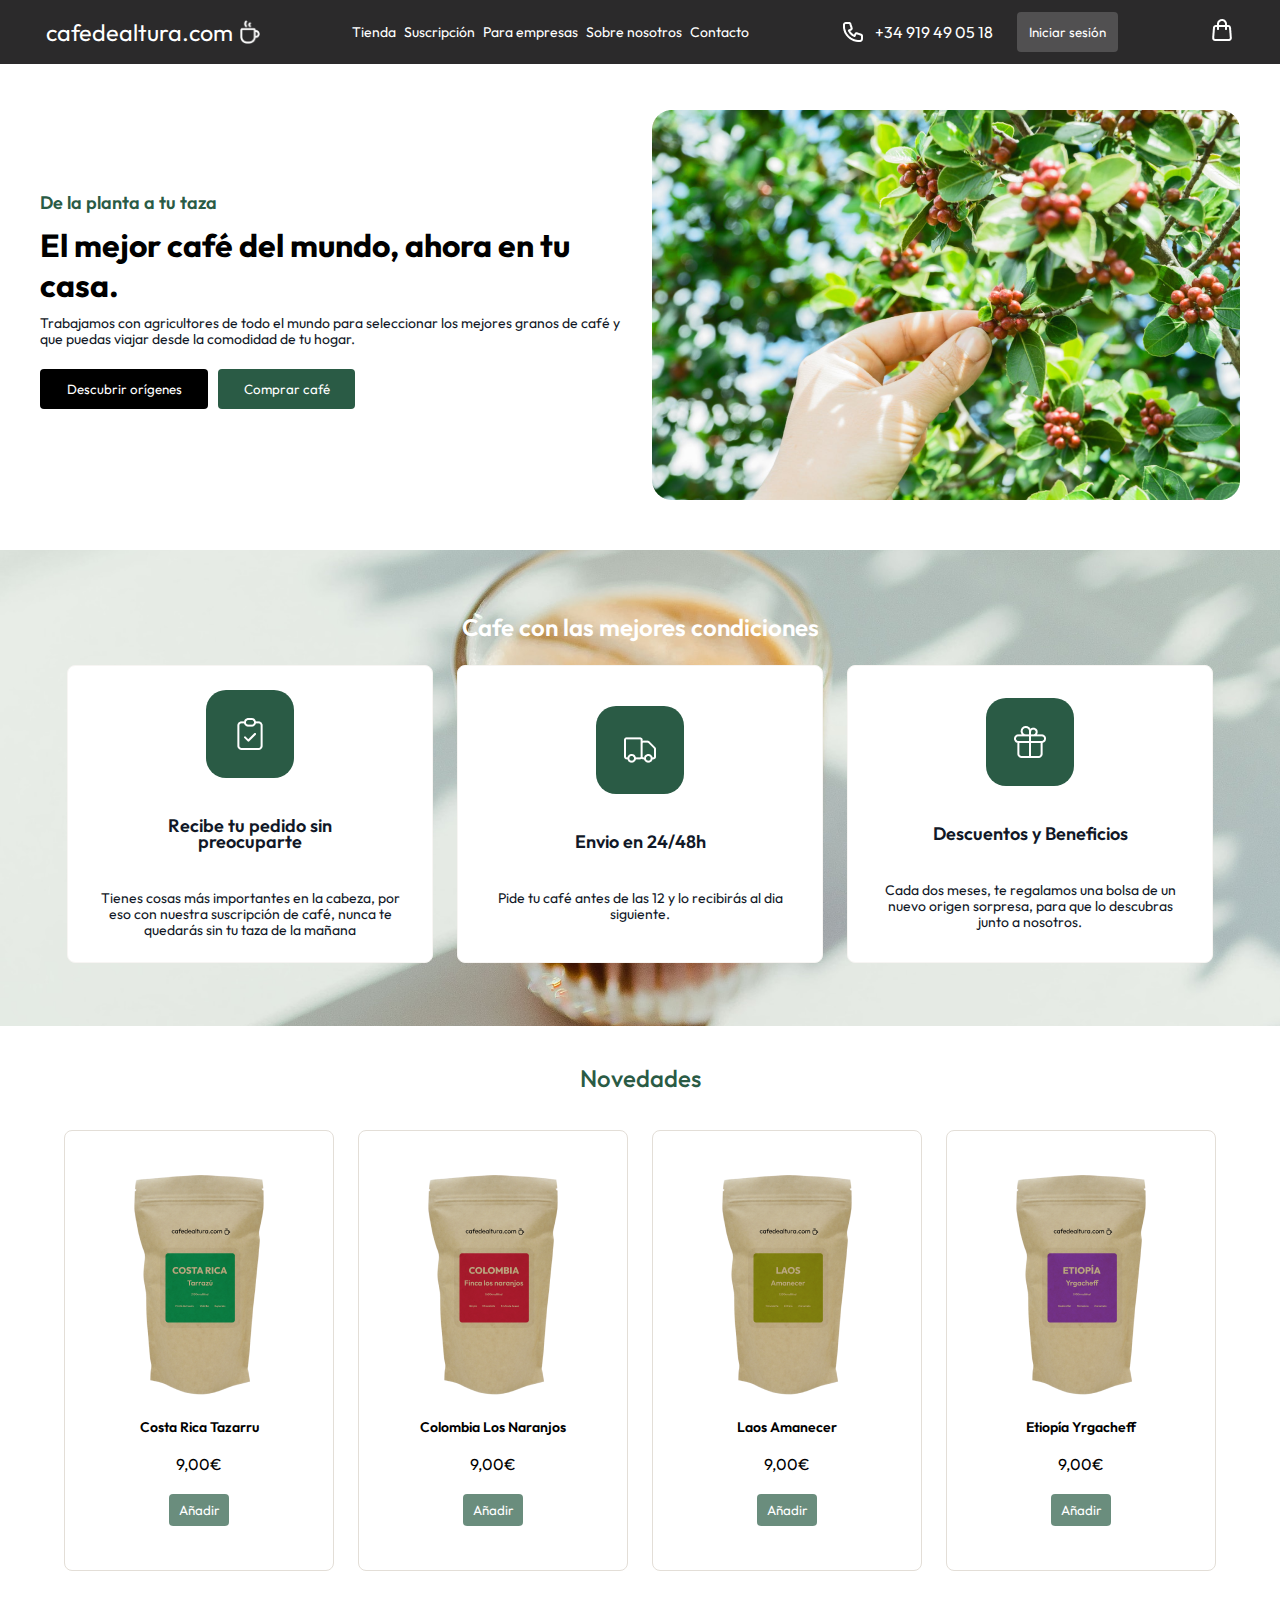
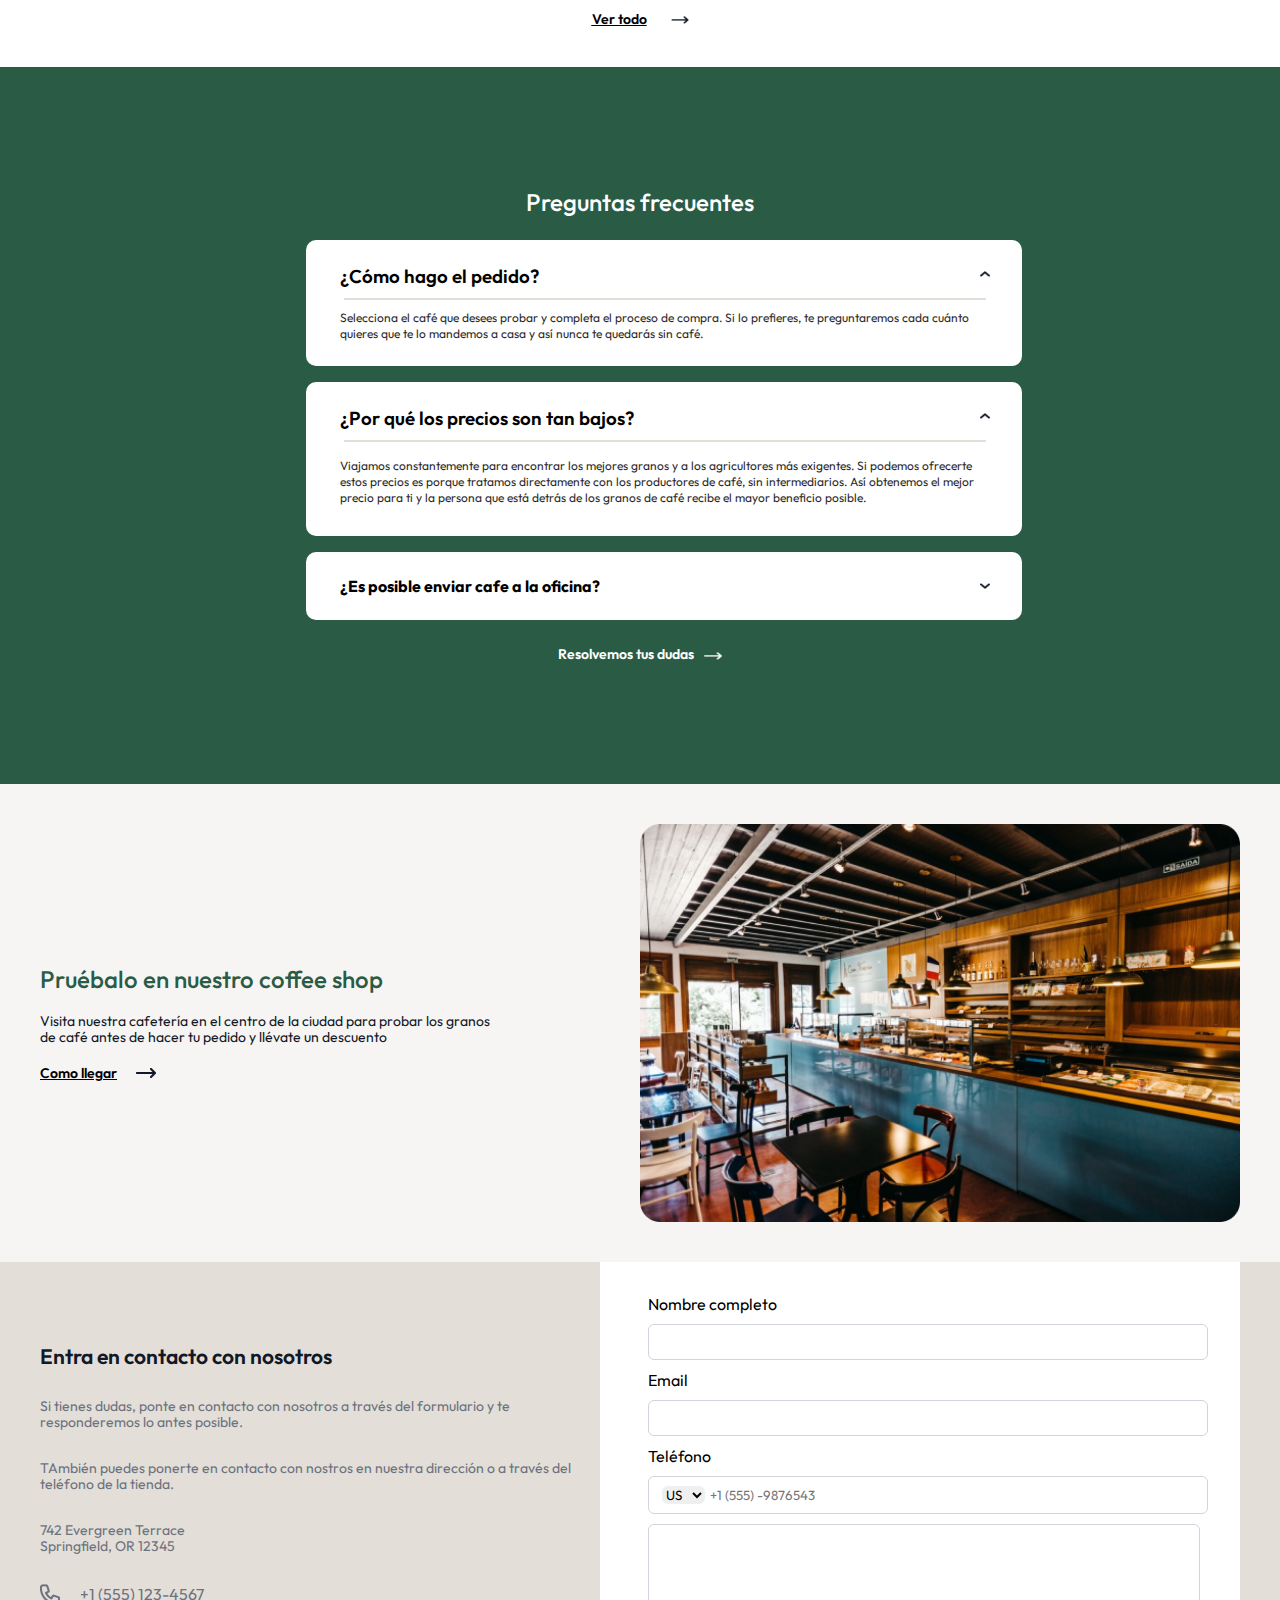
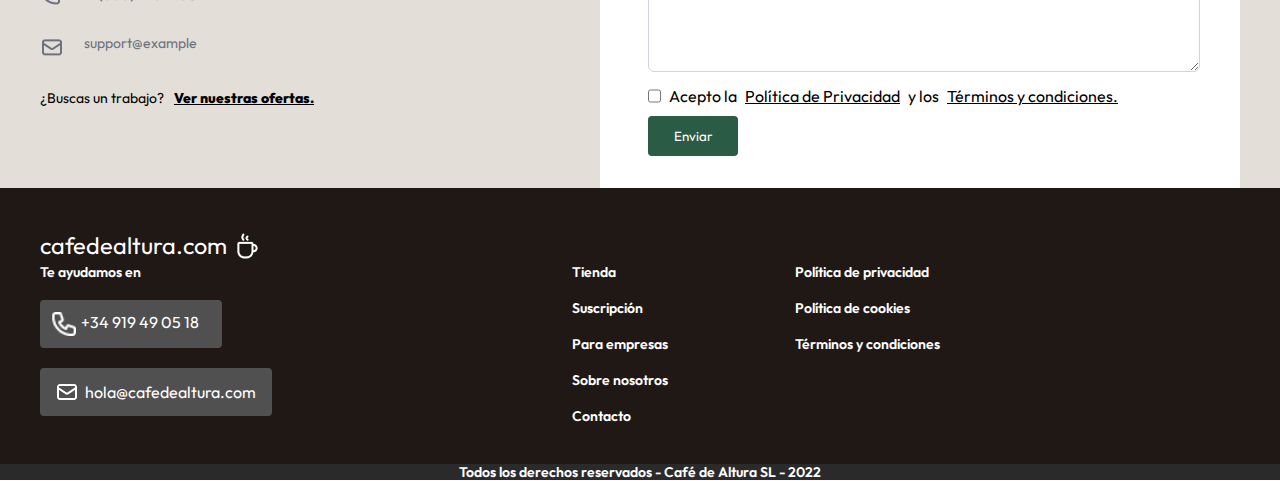
==== commit 3dd98b96: "done" ====
--- a/index.html
+++ b/index.html
@@ -218,11 +218,13 @@
         <div class="breakfasCoffe">
 
             <div class="coffeShop">
-                <section style="width: 562px;">
+
+                <section class="boxbreakCoffes">
 
                     <div class="coffeStarS">
                         <h4> Pruébalo en nuestro coffee shop</h4>
                     </div>
+
                     <div class="textoSeccion6">
                         <p>
                             Visita nuestra cafetería en el centro de la ciudad para probar los granos de café antes de hacer
@@ -234,6 +236,7 @@
                         <a href="" class="hiperEnlaces"> Como llegar </a>
                         <a href="" class=""> <img src="flechaBlack.png" alt=""> </a>
                     </div>
+
                 </section>
             </div>
 
@@ -288,13 +291,13 @@
             <div class="seccion7B">
                 <p id="texto"> Nombre completo </p>
 
-                <div class="formboxUnderlineoo">
+                <div class="formboxUnderline0000">
                     <input type="text" class="numero">
 
                 </div>
 
                 <p id="texto"> Email </p>
-                <div class="formboxUnderlineooo">
+                <div class="formboxUnderline0000">
                     <input type="text" class="numero">
                 </div>
 
@@ -310,7 +313,7 @@
                             <option value=""> ESP </option>
                         </select>
 
-                    <input type="email" class="numero" placeholder=" +1 (555) -9876543 ">
+                    <input type="email" class="numero3" placeholder=" +1 (555) -9876543">
                     </div>
                 </div>
 
@@ -322,7 +325,7 @@
 
                 <section class="aceptarTerminos">
                     <input type="checkbox" name="acepCondicion" id="acepCondicion">
- Acepto la <p class="textobold">Política de Privacidad </p> y los <p class="textobold">  Términos y condiciones. </p> 
+                    Acepto la <p class="textobold">Política de Privacidad </p> y los <p class="textobold">  Términos y condiciones. </p> 
                     
                 </section>
 
@@ -366,6 +369,7 @@
                     </section>
                 </section>
             </section>
+            
             <aside class="footLinks">
                 <section class="shopContact">
                     <p> Tienda </p>
--- a/proyecto_1_css.css
+++ b/proyecto_1_css.css
@@ -594,6 +594,7 @@
     justify-content: center;
     align-items: center;
     color: #111827;
+
     
 
 }
@@ -617,13 +618,22 @@
     font-size: 14px;
     line-height: 16px;
     display: flex;
-    flex-direction: column;
-    justify-content: space-around;
-    gap: 10px;
-    align-items: flex-start;
+    justify-content: space-between;
+    gap: 150px;
+    align-items:flex-start;
+    text-align: left;
     width: 50%;
 
 }
+.boxbreakCoffes{
+    width: 457px;
+    display: flex;
+    flex-direction: column;
+    gap:20px
+
+    
+}
+
 
 .textoSeccion6 {
     font-style: normal;
@@ -661,9 +671,9 @@
     font-size: 24px;
     line-height: 28px;
     color: #2A5B45;
-    text-align: center;
-    display: flex;
-    justify-content: space-evenly;
+    display: flex;
+    justify-content:flex-start;
+    
 
 }
 
@@ -682,19 +692,19 @@
 
 .formboxUnderline {
     width: 100%;
-    border: #D1D5DB solid 1px; 
+    /* border: #D1D5DB solid 1px;  */
     border-radius: 10px; 
     display: flex;
     align-items: center;
     outline: none;
-    
+    border: 0;    
     /* padding: 9px 13px; */
     
 
 }
 
 .formboxUnderline:hover {
-    border: #9B9EA3 solid 1px;
+    /* border: #9B9EA3; */
     /* outline: none;
     border: 0; */
 
@@ -708,28 +718,31 @@
 }
 
 .selector {
-    width: 50px;
-    height: 30px;
+    /* width: 50px;
+    height: 30px; */
     border: 0;
     outline: none;
-    /* border-radius: 10px; */
-}
-.selector:hover {
+    border-radius: 6px;
+}
+/* .selector:hover {
     width: 50px;
     height: 30px;
     border: 0;
     border: #9B9EA3 solid 1px;
 
-    /* border-radius: 10px; */
-    
-}
+    border-radius: 10px;
+    
+} */
 
 .listDesplegable {
     display: flex;
     align-items: center;
-    width: 100%;
+    width: 95%;
     outline: none;
-    border: 0px;
+    border-radius: 6px;
+    border: #D1D5DB solid 1px;
+    padding: 9px 13px 9px 13px;
+    
     
     /* border-radius: 19px; */
     /* gap: 5px; */
@@ -737,28 +750,37 @@
 .listDesplegable:hover {
     display: flex;
     align-items: center;
-    width: 100%;
+    width: 95%;
     outline: none;
-
-    
-    
-}
-
-.numero3 {
+    border: #9B9EA3 1px solid;
+
+    
+    
+}
+.listDesplegable:focus {
+    width: 95%;
+    outline: none;
+    border: #3F8F6B solid 1px;   
+    /* border: #9B9EA3 1px solid; */
+    
+}
+
+.numero3{
     border: 0px;
-    width: 100%;
+    width: 100%;   
+    background-color: transparent;
+
     /* color: #6B7280; */
-
-
+    
+    
 }
 
 .numero3:hover {
-    border-color: #3F8F6B;
-}
-
-.numero3:focus {
+    border:none;
+}
+
+.numero3:focus{
     outline: 0;
-    border-color: #3F8F6B;
 }
 
 .numero {
@@ -766,25 +788,27 @@
     display: flex;
     align-items: center;
     border: #D1D5DB solid 1px;
-    padding: 13px 17px;
+    padding: 9px 13px 9px 13px;  
     font-weight: 400;
     font-size: 14px;
     line-height: 16px;
     color: #6B7280;
+    outline: none;
     border-radius: 6px;
-    outline: none;
-
+    
     &:hover {
-       border: #9B9EA3 solid 1px;
-    } outline: none;
-
+        border: #9B9EA3 solid 1px;
+    }
+    
     &:focus {
-        outline: none;
         border: #3F8F6B solid 1px;
         outline: none;
     }
 
-}
+    /* border-radius: 6px; */
+}
+
+
 
 .textobold{
    text-decoration: underline;
@@ -793,7 +817,6 @@
 
 }
 
-
 .seccion7 {
     display: flex;
     align-items: center;
@@ -827,7 +850,7 @@
 }
 
 #textoForm7 {
-    width: 98%;
+    width: 96%;
     height: 142px;
     outline: none;
     border-radius: 6px;
@@ -836,7 +859,6 @@
     
 }
 #textoForm7:hover {
-    width: 98%;
     height: 142px;
     outline: none;
     border-radius: 6px;
@@ -852,15 +874,20 @@
     background-color: green;
 }
 
-.pSmall {
-    font-size: 14px;
+/* .pSmall {
+    font-size: 14px;
+    
+    font-family: 'Outfit', sans-serif;
+} */
+
+.boxMail {
+    display: flex;
+    gap: 20px;    
+    font-family :Outfit;
+    font-Weight:400;
+    font-size: 14px;
+    Line-height:16px;
     color: #6B7280;
-    font-family: 'Outfit', sans-serif;
-}
-
-.boxMail {
-    display: flex;
-    gap: 20px;
     /* border: #2A5B45 solid; */
 }
 
@@ -1073,7 +1100,9 @@
 .footLinks {
     display: flex;
     gap: 127px;
-    padding-right:350px;
+    position: relative;
+    right: 25%;
+
     
 }
 
